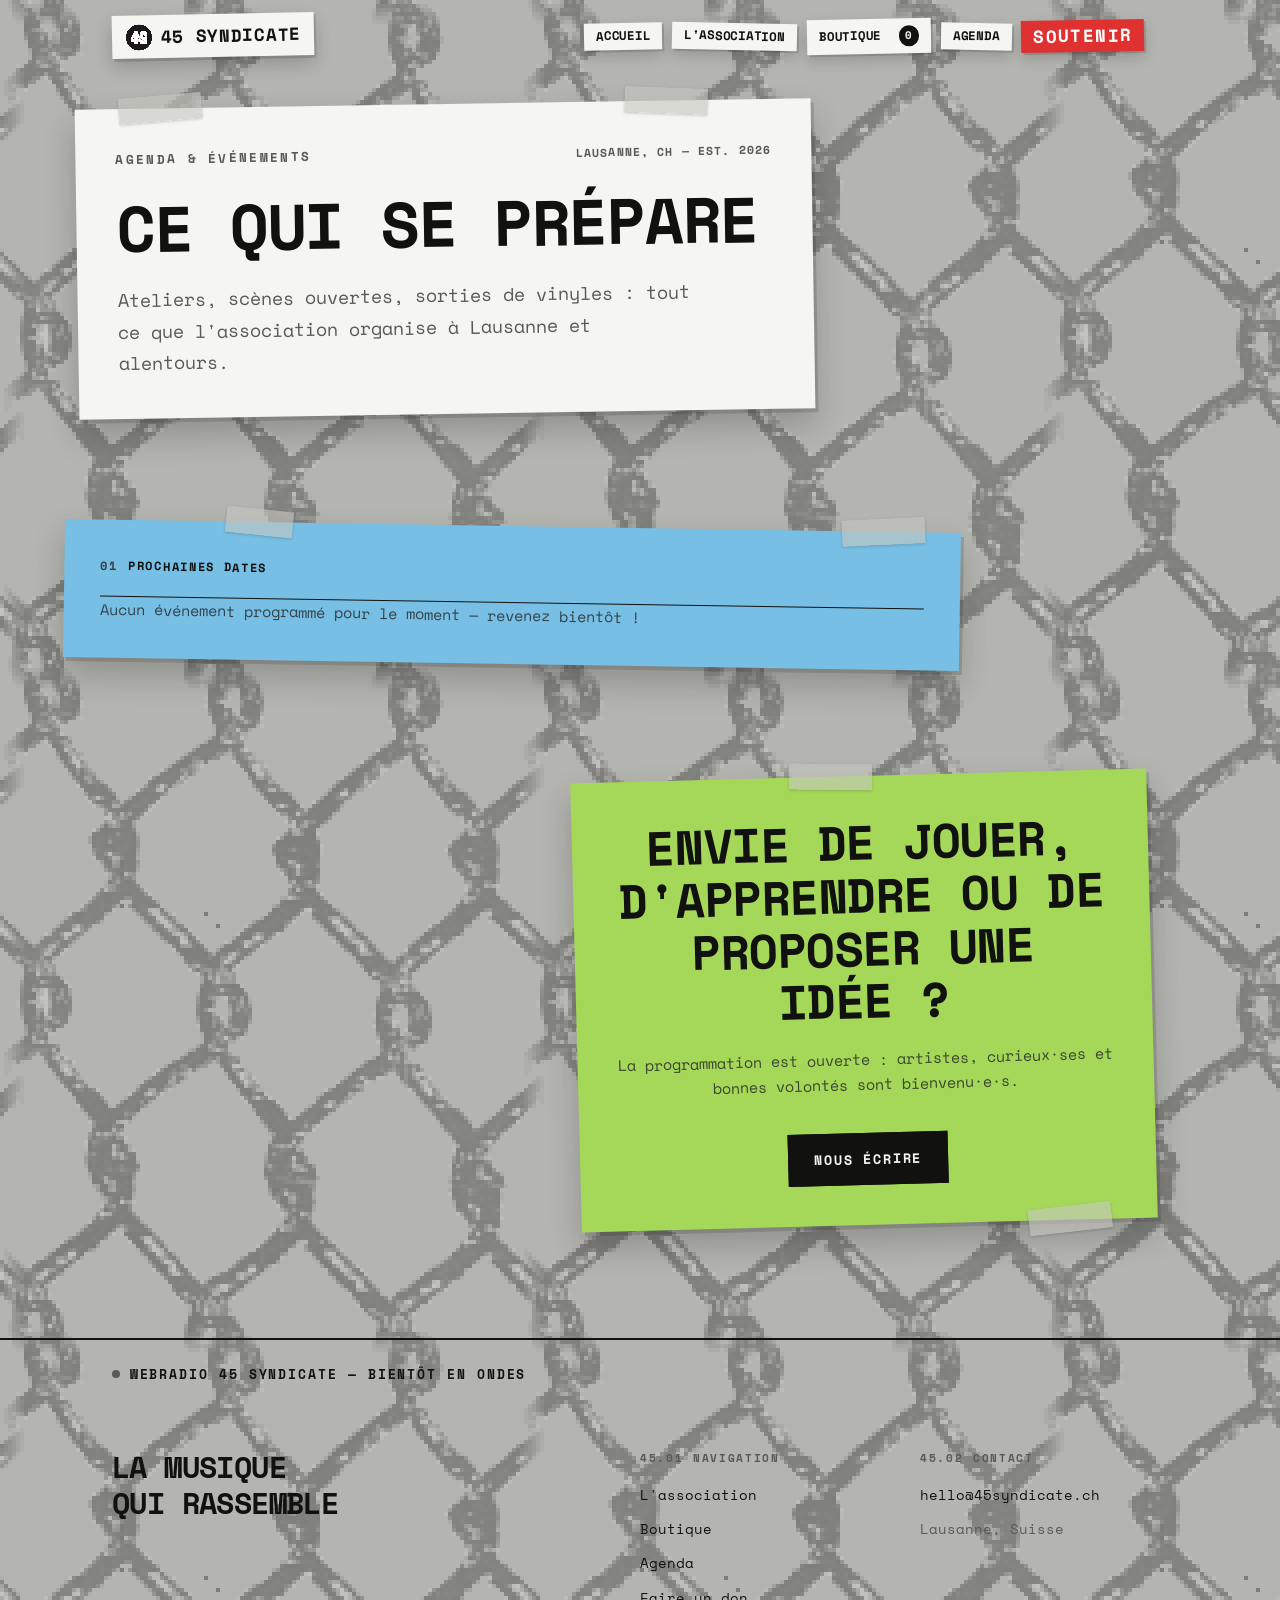
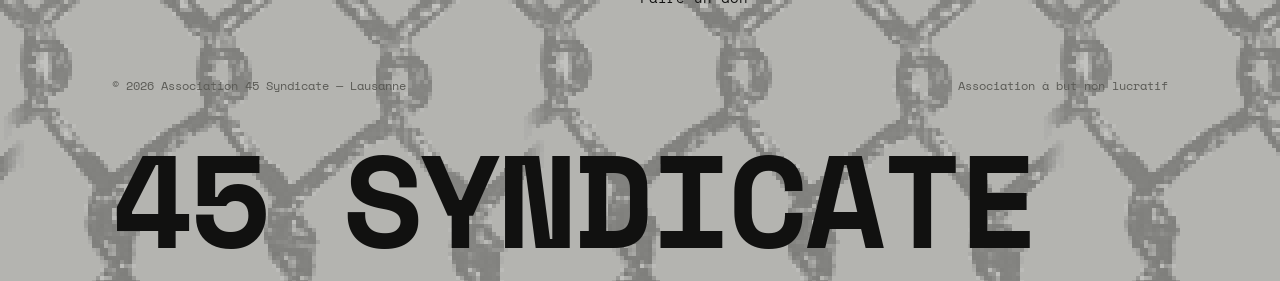
==== agenda.html @ 85df94db "Site 45 Syndicate — mur d'affiches sur grillage Association musicale à Lausanne : accueil en flyers " ====
<!DOCTYPE html>
<html lang="fr">
<head>
  <meta charset="UTF-8" />
  <meta name="viewport" content="width=device-width, initial-scale=1.0" />
  <title>Agenda &amp; événements — 45 Syndicate, Lausanne</title>
  <meta name="description" content="L'agenda de l'association 45 Syndicate à Lausanne : cours de production musicale, scènes ouvertes, concerts et événements. Dates, horaires et lieux." />
  <link rel="icon" type="image/png" href="./assets/favicon.png" />
  <link rel="preconnect" href="https://fonts.googleapis.com" />
  <link rel="preconnect" href="https://fonts.gstatic.com" crossorigin />
  <link href="https://fonts.googleapis.com/css2?family=Space+Mono:wght@400;700&display=swap" rel="stylesheet" />
  <link rel="stylesheet" href="./css/styles.css" />
</head>
<body data-page="agenda">

  <header class="site-header">
    <nav class="nav" aria-label="Navigation principale">
      <a class="nav__logo" href="./index.html"><img class="nav__logo-mark" src="./assets/logo-mark.png" alt="" width="30" height="30" />45 SYNDICATE</a>
      <button class="nav__toggle" type="button" aria-expanded="false" aria-controls="nav-menu">
        <span class="nav__toggle-line" aria-hidden="true"></span>
        <span class="nav__toggle-line" aria-hidden="true"></span>
        <span class="visually-hidden">Menu</span>
      </button>
      <ul id="nav-menu" class="nav__menu">
        <li><a href="./index.html"><span class="nav__num" aria-hidden="true">01</span>Accueil</a></li>
        <li><a href="./association.html"><span class="nav__num" aria-hidden="true">02</span>L'association</a></li>
        <li><a href="./shop.html"><span class="nav__num" aria-hidden="true">03</span>Boutique <span class="nav__cart-count" data-cart-count hidden>0</span></a></li>
        <li><a href="./agenda.html" aria-current="page"><span class="nav__num" aria-hidden="true">04</span>Agenda</a></li>
        <li class="nav__item-cta"><a class="nav__cta" href="./association.html#soutenir">Soutenir</a></li>
        <li class="nav__menu-meta">
          <a href="mailto:hello@45syndicate.ch">hello@45syndicate.ch</a>
          <span>Lausanne, Suisse</span>
          <span class="nav__menu-radio"><span class="nav__menu-radio-dot" aria-hidden="true"></span>Webradio — bientôt en ondes</span>
        </li>
      </ul>
    </nav>
  </header>

  <main>
    <section class="page-hero window reveal">
      <div class="page-hero__topline">
        <p class="hero__kicker">Agenda &amp; événements</p>
        <p class="page-hero__meta">Lausanne, CH — Est. 2026</p>
      </div>
      <h1 class="page-hero__title">Ce qui se <em>prépare</em></h1>
      <p class="page-hero__lead">
        Ateliers, scènes ouvertes, sorties de vinyles&nbsp;: tout ce que
        l'association organise à Lausanne et alentours.
      </p>
    </section>

    <section class="agenda window reveal" aria-labelledby="agenda-title">
      <p class="section-label"><span class="section-label__index" aria-hidden="true">01</span>Prochaines dates</p>
      <h2 id="agenda-title" class="visually-hidden">Les événements à venir</h2>
      <div class="events-list" data-events-list>
        <p class="empty-note">Chargement des événements…</p>
      </div>
    </section>

    <section class="page-cta window reveal" aria-labelledby="agenda-cta-title">
      <h2 id="agenda-cta-title" class="page-cta__title">Envie de jouer, d'apprendre ou de proposer une idée&nbsp;?</h2>
      <p class="page-cta__text">
        La programmation est ouverte&nbsp;: artistes, curieux·ses et bonnes
        volontés sont bienvenu·e·s.
      </p>
      <a class="btn btn--primary" href="mailto:hello@45syndicate.ch">Nous écrire</a>
    </section>
  </main>

  <footer class="site-footer">
    <div class="footer__radio" role="status">
      <span class="footer__radio-dot" aria-hidden="true"></span>
      Webradio 45 Syndicate — bientôt en ondes
    </div>
    <div class="footer__main">
      <p class="footer__tagline">La musique<br />qui rassemble</p>
      <nav class="footer__block" aria-label="Navigation secondaire">
        <p class="footer__block-title"><span class="footer__block-index" aria-hidden="true">45.01</span>Navigation</p>
        <ul class="footer__list">
          <li><a href="./association.html">L'association</a></li>
          <li><a href="./shop.html">Boutique</a></li>
          <li><a href="./agenda.html">Agenda</a></li>
          <li><a href="./association.html#soutenir">Faire un don</a></li>
        </ul>
      </nav>
      <div class="footer__block">
        <p class="footer__block-title"><span class="footer__block-index" aria-hidden="true">45.02</span>Contact</p>
        <ul class="footer__list">
          <li><a href="mailto:hello@45syndicate.ch">hello@45syndicate.ch</a></li>
          <li>Lausanne, Suisse</li>
        </ul>
      </div>
    </div>
    <div class="footer__legal">
      <p>© 2026 Association 45 Syndicate — Lausanne</p>
      <p>Association à but non lucratif</p>
    </div>
    <p class="footer__brandmark" aria-hidden="true"><span>45</span> SYNDICATE</p>
  </footer>

  <script type="module" src="./js/main.js"></script>
</body>
</html>
---- css/styles.css ----
/* Point d'entrée CSS — orchestre tous les styles du site 45 Syndicate */
@import url("reset.css");
@import url("base.css");
@import url("nav.css");
@import url("hero.css");
@import url("home.css");
@import url("tracklist.css");
@import url("blocks.css");
@import url("association.css");
@import url("mission.css");
@import url("shop.css");
@import url("agenda.css");
@import url("forms.css");
@import url("cta.css");
@import url("footer.css");
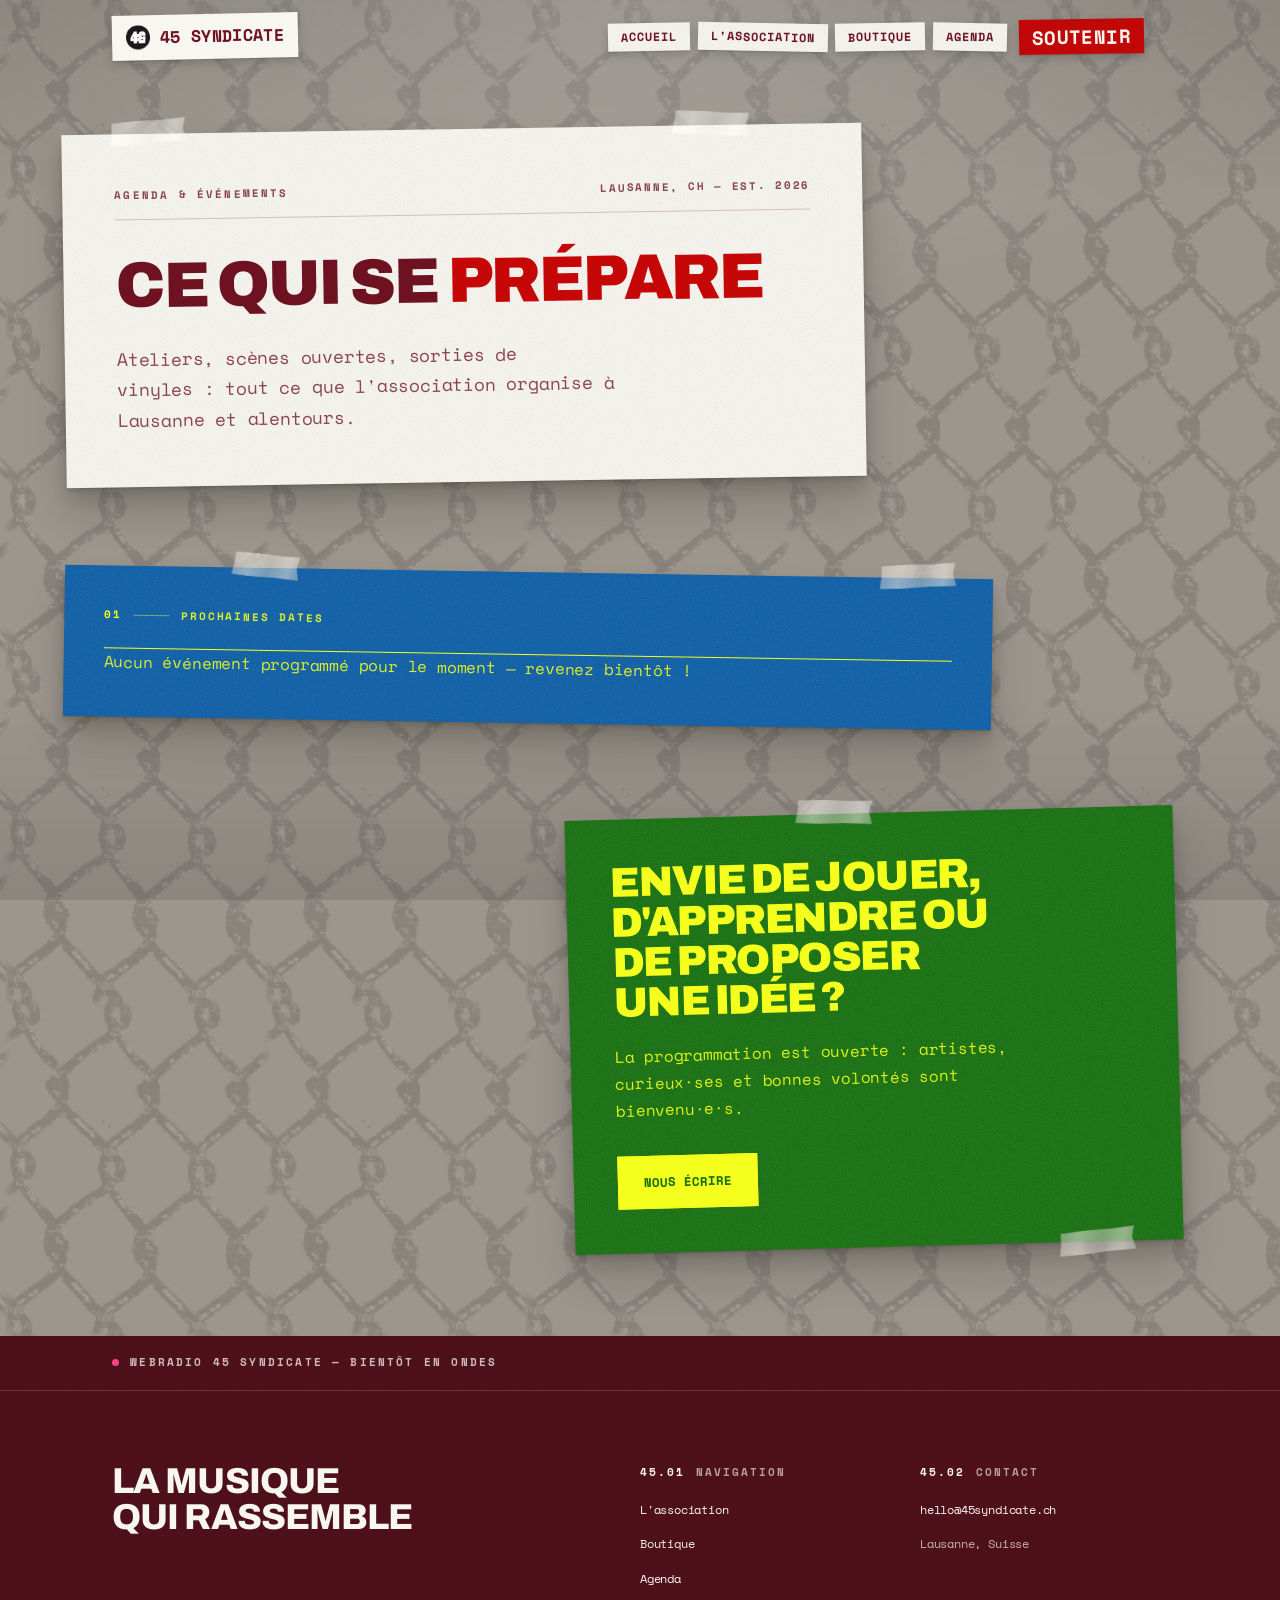
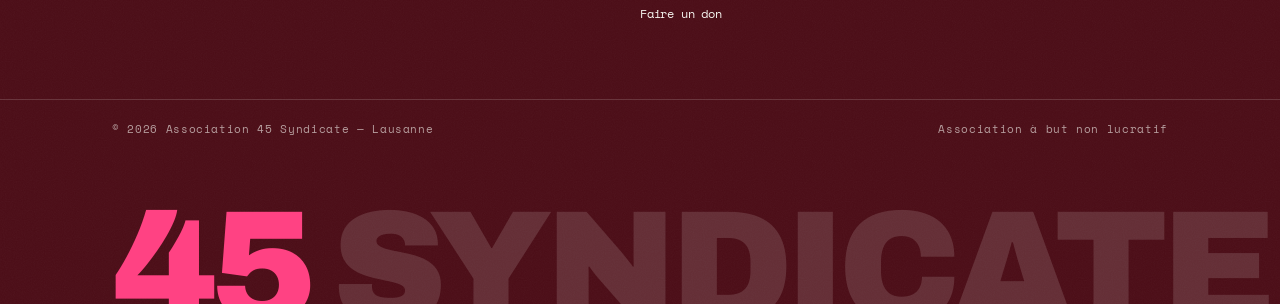
==== commit d4002334: "Direction artistique : sérigraphie deux couleurs Passe le site d'affiches pastel à encre noire à un " ====
--- a/agenda.html
+++ b/agenda.html
@@ -8,10 +8,11 @@
   <link rel="icon" type="image/png" href="./assets/favicon.png" />
   <link rel="preconnect" href="https://fonts.googleapis.com" />
   <link rel="preconnect" href="https://fonts.gstatic.com" crossorigin />
-  <link href="https://fonts.googleapis.com/css2?family=Space+Mono:wght@400;700&display=swap" rel="stylesheet" />
+  <link href="https://fonts.googleapis.com/css2?family=Archivo:wght@600;800;900&family=Space+Mono:wght@400;700&display=swap" rel="stylesheet" />
   <link rel="stylesheet" href="./css/styles.css" />
 </head>
 <body data-page="agenda">
+  <a class="skip-link" href="#contenu">Aller au contenu</a>
 
   <header class="site-header">
     <nav class="nav" aria-label="Navigation principale">
@@ -36,7 +37,7 @@
     </nav>
   </header>
 
-  <main>
+  <main id="contenu" tabindex="-1">
     <section class="page-hero window reveal">
       <div class="page-hero__topline">
         <p class="hero__kicker">Agenda &amp; événements</p>
--- a/css/styles.css
+++ b/css/styles.css
@@ -1,6 +1,7 @@
 /* Point d'entrée CSS — orchestre tous les styles du site 45 Syndicate */
 @import url("reset.css");
 @import url("base.css");
+@import url("papers.css");
 @import url("nav.css");
 @import url("hero.css");
 @import url("home.css");
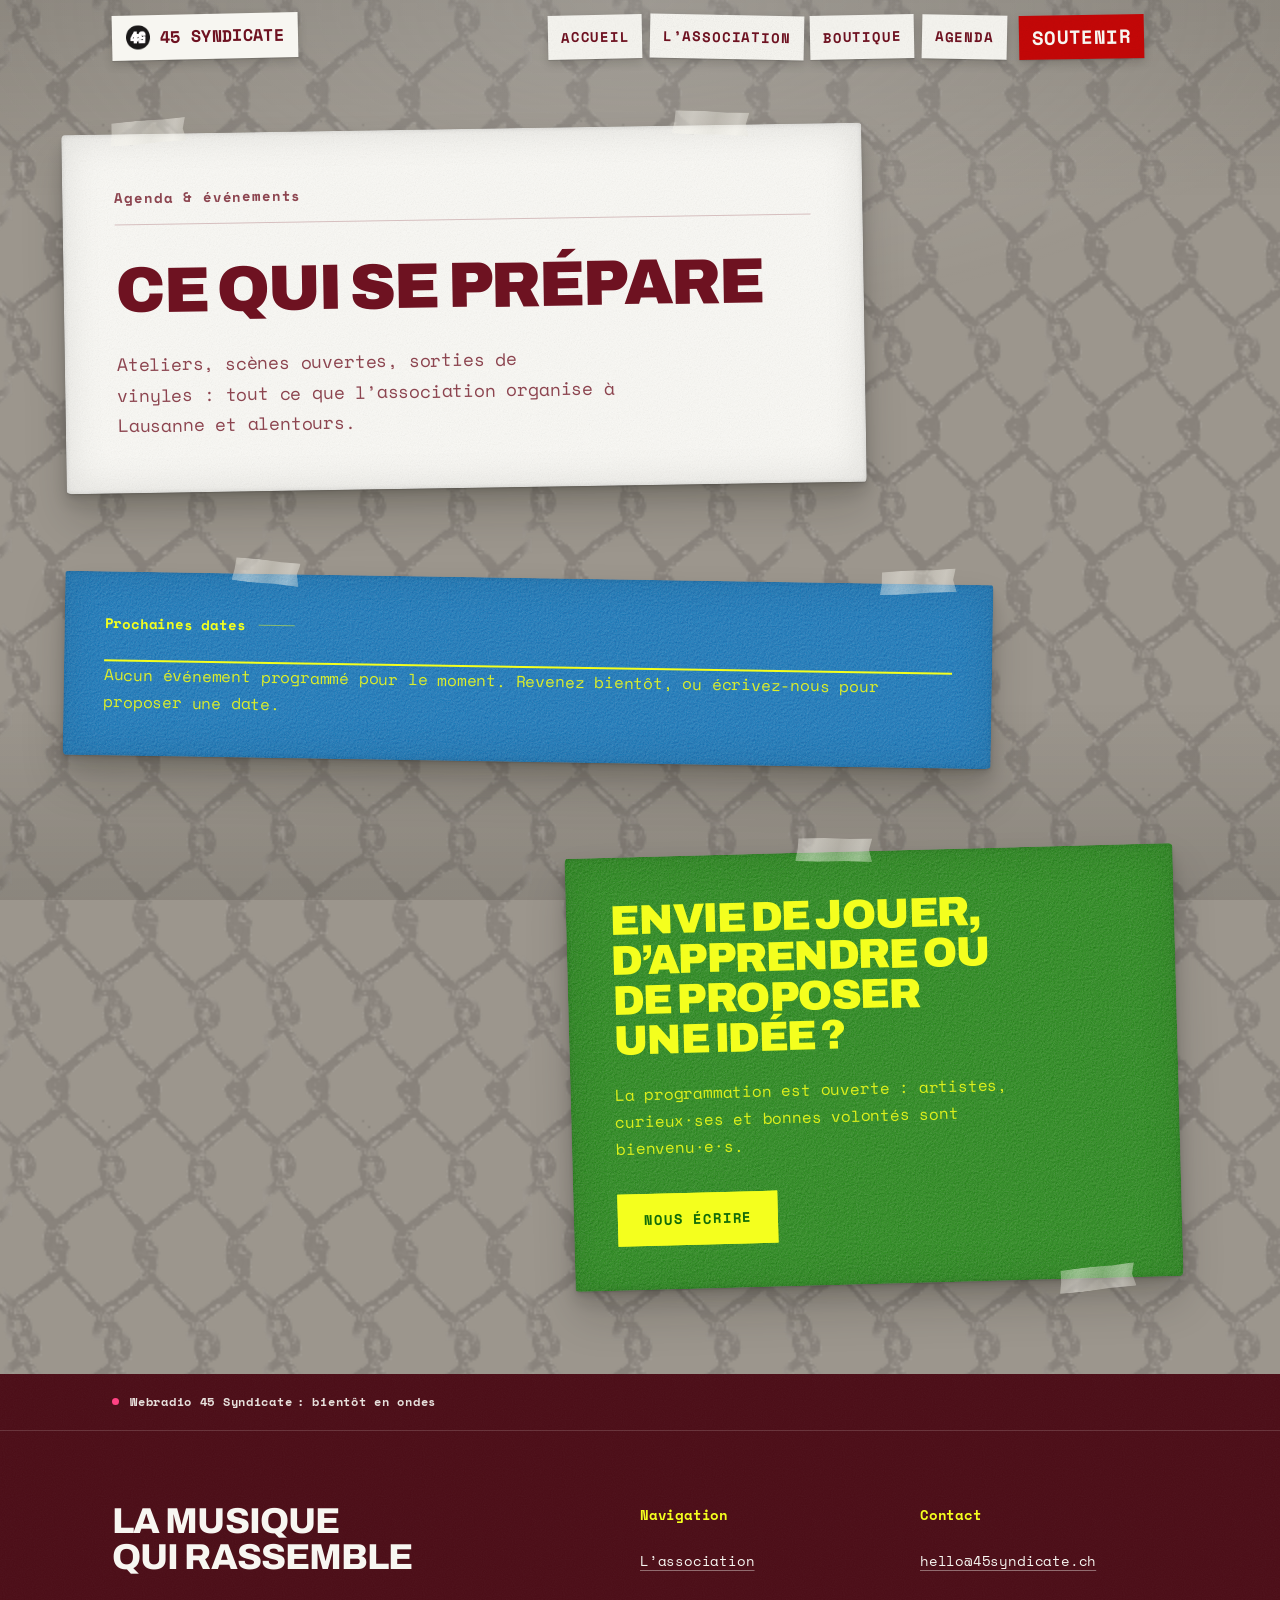
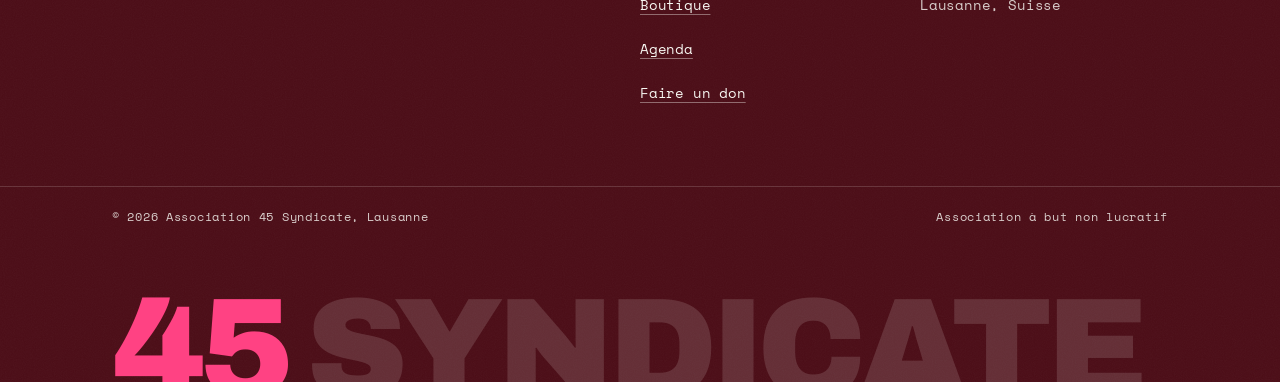
==== commit 1d84cf5a: "Refonte de l'interface, atelier DJ/MAO et vraies coordonnées Interface - Navigation mobile en flyers" ====
--- a/agenda.html
+++ b/agenda.html
@@ -1,15 +1,31 @@
 <!DOCTYPE html>
-<html lang="fr">
+<html lang="fr-CH">
 <head>
   <meta charset="UTF-8" />
   <meta name="viewport" content="width=device-width, initial-scale=1.0" />
-  <title>Agenda &amp; événements — 45 Syndicate, Lausanne</title>
-  <meta name="description" content="L'agenda de l'association 45 Syndicate à Lausanne : cours de production musicale, scènes ouvertes, concerts et événements. Dates, horaires et lieux." />
+  <title>Agenda &amp; événements | 45 Syndicate, Lausanne</title>
+  <meta name="description" content="L’agenda de l’association 45 Syndicate à Lausanne : cours de production musicale, scènes ouvertes, concerts et événements. Dates, horaires et lieux." />
   <link rel="icon" type="image/png" href="./assets/favicon.png" />
   <link rel="preconnect" href="https://fonts.googleapis.com" />
   <link rel="preconnect" href="https://fonts.gstatic.com" crossorigin />
   <link href="https://fonts.googleapis.com/css2?family=Archivo:wght@600;800;900&family=Space+Mono:wght@400;700&display=swap" rel="stylesheet" />
-  <link rel="stylesheet" href="./css/styles.css" />
+  <link rel="stylesheet" href="./css/jetons.css" />
+  <link rel="stylesheet" href="./css/reset.css" />
+  <link rel="stylesheet" href="./css/base.css" />
+  <link rel="stylesheet" href="./css/poster.css" />
+  <link rel="stylesheet" href="./css/paper-texture.css" />
+  <link rel="stylesheet" href="./css/buttons.css" />
+  <link rel="stylesheet" href="./css/papers.css" />
+  <link rel="stylesheet" href="./css/nav-papers.css" />
+  <link rel="stylesheet" href="./css/nav.css" />
+  <link rel="stylesheet" href="./css/nav-menu.css" />
+  <link rel="stylesheet" href="./css/nav-flyers.css" />
+  <link rel="stylesheet" href="./css/nav-desktop.css" />
+  <link rel="stylesheet" href="./css/hero.css" />
+  <link rel="stylesheet" href="./css/agenda.css" />
+  <link rel="stylesheet" href="./css/event-detail.css" />
+  <link rel="stylesheet" href="./css/cta.css" />
+  <link rel="stylesheet" href="./css/footer.css" />
 </head>
 <body data-page="agenda">
   <a class="skip-link" href="#contenu">Aller au contenu</a>
@@ -18,48 +34,48 @@
     <nav class="nav" aria-label="Navigation principale">
       <a class="nav__logo" href="./index.html"><img class="nav__logo-mark" src="./assets/logo-mark.png" alt="" width="30" height="30" />45 SYNDICATE</a>
       <button class="nav__toggle" type="button" aria-expanded="false" aria-controls="nav-menu">
-        <span class="nav__toggle-line" aria-hidden="true"></span>
-        <span class="nav__toggle-line" aria-hidden="true"></span>
-        <span class="visually-hidden">Menu</span>
+        <span class="nav__toggle-lines" aria-hidden="true">
+          <span class="nav__toggle-line"></span>
+          <span class="nav__toggle-line"></span>
+        </span>
+        <span class="nav__toggle-label">Menu</span>
       </button>
       <ul id="nav-menu" class="nav__menu">
-        <li><a href="./index.html"><span class="nav__num" aria-hidden="true">01</span>Accueil</a></li>
-        <li><a href="./association.html"><span class="nav__num" aria-hidden="true">02</span>L'association</a></li>
-        <li><a href="./shop.html"><span class="nav__num" aria-hidden="true">03</span>Boutique <span class="nav__cart-count" data-cart-count hidden>0</span></a></li>
-        <li><a href="./agenda.html" aria-current="page"><span class="nav__num" aria-hidden="true">04</span>Agenda</a></li>
+        <li><a href="./index.html">Accueil</a></li>
+        <li><a href="./association.html">L’association</a></li>
+        <li><a href="./shop.html">Boutique <span class="nav__cart-count" data-cart-count hidden>0</span></a></li>
+        <li><a href="./agenda.html" aria-current="page">Agenda</a></li>
         <li class="nav__item-cta"><a class="nav__cta" href="./association.html#soutenir">Soutenir</a></li>
         <li class="nav__menu-meta">
           <a href="mailto:hello@45syndicate.ch">hello@45syndicate.ch</a>
           <span>Lausanne, Suisse</span>
-          <span class="nav__menu-radio"><span class="nav__menu-radio-dot" aria-hidden="true"></span>Webradio — bientôt en ondes</span>
         </li>
       </ul>
     </nav>
   </header>
 
   <main id="contenu" tabindex="-1">
-    <section class="page-hero window reveal">
+    <section class="page-hero window">
       <div class="page-hero__topline">
         <p class="hero__kicker">Agenda &amp; événements</p>
-        <p class="page-hero__meta">Lausanne, CH — Est. 2026</p>
       </div>
-      <h1 class="page-hero__title">Ce qui se <em>prépare</em></h1>
+      <h1 class="page-hero__title">Ce qui se prépare</h1>
       <p class="page-hero__lead">
         Ateliers, scènes ouvertes, sorties de vinyles&nbsp;: tout ce que
-        l'association organise à Lausanne et alentours.
+        l’association organise à Lausanne et alentours.
       </p>
     </section>
 
-    <section class="agenda window reveal" aria-labelledby="agenda-title">
-      <p class="section-label"><span class="section-label__index" aria-hidden="true">01</span>Prochaines dates</p>
+    <section class="agenda window" aria-labelledby="agenda-title">
+      <p class="section-label">Prochaines dates</p>
       <h2 id="agenda-title" class="visually-hidden">Les événements à venir</h2>
       <div class="events-list" data-events-list>
         <p class="empty-note">Chargement des événements…</p>
       </div>
     </section>
 
-    <section class="page-cta window reveal" aria-labelledby="agenda-cta-title">
-      <h2 id="agenda-cta-title" class="page-cta__title">Envie de jouer, d'apprendre ou de proposer une idée&nbsp;?</h2>
+    <section class="page-cta window" aria-labelledby="agenda-cta-title">
+      <h2 id="agenda-cta-title" class="page-cta__title">Envie de jouer, d’apprendre ou de proposer une idée&nbsp;?</h2>
       <p class="page-cta__text">
         La programmation est ouverte&nbsp;: artistes, curieux·ses et bonnes
         volontés sont bienvenu·e·s.
@@ -69,23 +85,23 @@
   </main>
 
   <footer class="site-footer">
-    <div class="footer__radio" role="status">
+    <div class="footer__radio">
       <span class="footer__radio-dot" aria-hidden="true"></span>
-      Webradio 45 Syndicate — bientôt en ondes
+      Webradio 45 Syndicate&#8239;: bientôt en ondes
     </div>
     <div class="footer__main">
       <p class="footer__tagline">La musique<br />qui rassemble</p>
       <nav class="footer__block" aria-label="Navigation secondaire">
-        <p class="footer__block-title"><span class="footer__block-index" aria-hidden="true">45.01</span>Navigation</p>
+        <p class="footer__block-title">Navigation</p>
         <ul class="footer__list">
-          <li><a href="./association.html">L'association</a></li>
+          <li><a href="./association.html">L’association</a></li>
           <li><a href="./shop.html">Boutique</a></li>
           <li><a href="./agenda.html">Agenda</a></li>
           <li><a href="./association.html#soutenir">Faire un don</a></li>
         </ul>
       </nav>
       <div class="footer__block">
-        <p class="footer__block-title"><span class="footer__block-index" aria-hidden="true">45.02</span>Contact</p>
+        <p class="footer__block-title">Contact</p>
         <ul class="footer__list">
           <li><a href="mailto:hello@45syndicate.ch">hello@45syndicate.ch</a></li>
           <li>Lausanne, Suisse</li>
@@ -93,7 +109,7 @@
       </div>
     </div>
     <div class="footer__legal">
-      <p>© 2026 Association 45 Syndicate — Lausanne</p>
+      <p>© 2026 Association 45 Syndicate, Lausanne</p>
       <p>Association à but non lucratif</p>
     </div>
     <p class="footer__brandmark" aria-hidden="true"><span>45</span> SYNDICATE</p>
--- a/css/jetons.css
+++ b/css/jetons.css
@@ -0,0 +1,101 @@
+/* JETONS — toutes les valeurs de base du site (palette, rôles, échelle,
+   espacements, mouvement). Les thèmes de papier sont dans papers.css. */
+:root {
+  /* Palette de référence — douze couleurs de sérigraphie.
+     Les composants ne les posent jamais au hasard : elles servent aux
+     thèmes de papier (css/papers.css) et aux rôles ci-dessous. Un
+     composant lit un rôle (--color-ink, --color-accent…), pas une teinte. */
+  --c-green: #116b09; /* Green House   */
+  --c-flossy: #ff7fab; /* Flossy        */
+  --c-hotpink: #ff4283; /* Hot Pink      */
+  --c-deepred: #c60707; /* Deep Red      */
+  --c-berry: #1f6bed; /* Kind Berry    */
+  --c-mellow: #f4ff1e; /* Mellow        */
+  --c-magenta: #ff1ec7; /* Magenta       */
+  --c-mutedblue: #518dff; /* Muted Blue    */
+  --c-cherry: #6e1221; /* Velvet Cherry */
+  --c-taffy: #e76290; /* Taffy         */
+  --c-vinyl: #0759a2; /* Blue Vinyl    */
+  --c-riviera: #5196e8; /* Riviera       */
+
+  /* Rôles par défaut : encre bordeaux sur papier blanc.
+     Plus de noir pur nulle part — l'encre la plus sombre du site
+     est le Velvet Cherry. */
+  --color-ink: var(--c-cherry);
+  --color-paper: #f7f6f1;
+  --color-accent: var(--c-deepred);
+  --color-accent-bright: var(--c-hotpink);
+  --disc-color: var(--c-flossy);
+
+  /* Le mur de grillage : un gris chaud, qui tient avec le bordeaux */
+  --color-bg: #9c968d;
+  --color-bg-deep: #857f76;
+
+  /* Bordeaux poussé au noir : la base sur laquelle la page se pose */
+  --color-ink-deep: #4b0c16;
+
+  /* Texte secondaire et filets : de l'encre diluée dans le papier,
+     comme une couche d'impression plus légère. Le taux s'adapte
+     par thème (--ink-soft / --ink-line) pour rester lisible aussi
+     bien sur papier clair que sur fond saturé. */
+  --ink-soft: 78%;
+  --ink-line: 24%;
+
+  --font-mono: "Space Mono", "Courier New", monospace;
+  --font-display: "Archivo", "Helvetica Neue", Arial, sans-serif;
+
+  /* Échelle typographique ------------------------------------- */
+  --fs-display: clamp(2.6rem, 7vw, 5.25rem);
+  --fs-h1: clamp(2.1rem, 5.4vw, 4rem);
+  --fs-h2: clamp(1.65rem, 3.4vw, 2.6rem);
+  --fs-h3: clamp(1.15rem, 2.1vw, 1.45rem);
+  --fs-lead: clamp(1rem, 1.4vw, 1.15rem);
+  --fs-body: 1rem;
+  --fs-meta: 0.875rem;
+  --fs-micro: 0.75rem;
+
+  --space-section: clamp(3.5rem, 7vw, 5.75rem);
+  --space-gutter: clamp(1.25rem, 4vw, 3rem);
+  --max-width: 72rem;
+
+  /* Affiches : angles nets, papier mat, ombre en couches ------ */
+  --radius-card: 0;
+  --border-frame: 2px solid var(--color-ink);
+  --frame-inline: clamp(1.4rem, 3vw, 2rem);
+  --frame-width: min(calc(100% - 2 * var(--frame-inline)), var(--max-width));
+
+  /* Ombre d'affiche : un contact serré + une diffusion large.
+     C'est ce qui fait décoller le papier du grillage. */
+  --shadow-poster: 0 1px 1px rgba(20, 20, 15, 0.1),
+    0 3px 5px rgba(20, 20, 15, 0.1), 0 10px 18px rgba(20, 20, 15, 0.14),
+    0 26px 44px rgba(20, 20, 15, 0.16);
+  --shadow-chip: 0 1px 1px rgba(20, 20, 15, 0.12),
+    0 4px 10px rgba(20, 20, 15, 0.18);
+
+  /* Grain de papier : une trame de bruit posée en multiply sur
+     chaque affiche, pour qu'elle ne soit pas un aplat numérique */
+  --paper-grain: url("data:image/svg+xml,%3Csvg xmlns='http://www.w3.org/2000/svg' width='140' height='140'%3E%3Cfilter id='g'%3E%3CfeTurbulence type='fractalNoise' baseFrequency='0.9' numOctaves='3' stitchTiles='stitch'/%3E%3CfeColorMatrix type='saturate' values='0'/%3E%3C/filter%3E%3Crect width='140' height='140' filter='url(%23g)' opacity='0.16'/%3E%3C/svg%3E");
+
+  /* Mouvement : une seule courbe de décélération, des durées courtes.
+     Rien ne dépasse 300 ms ; sous prefers-reduced-motion tout est coupé
+     (voir reset.css). */
+  --ease-out: cubic-bezier(0.23, 1, 0.32, 1);
+  --ease-settle: cubic-bezier(0.23, 1, 0.32, 1);
+  --transition: 160ms var(--ease-out);
+  --transition-slow: 250ms var(--ease-out);
+
+  /* Disques vinyle et platine : noirs chauds et sillons */
+  --disc-black: #17170f;
+  --disc-groove: #232319;
+  --deck-black: #191917;
+  --deck-groove: #26261f;
+  --deck-groove-light: #2a2a25;
+
+  /* Rôles utilitaires : plus aucune couleur en dur dans les composants */
+  --color-on-accent: #fff;
+  --color-field: #fff;
+  --color-placeholder: #6b6a63;
+  --color-error: var(--c-deepred);
+  --tracking-label: 0.06em;
+  --target-min: 2.75rem;
+}
--- a/css/base.css
+++ b/css/base.css
@@ -0,0 +1,178 @@
+/* Fondations — le mur de grillage et les affiches qu'on y colle.
+   Deux voix typographiques : Archivo (grasse, serrée) pour les titres
+   qui doivent crier, Space Mono pour tout ce qui est technique —
+   étiquettes, chiffres, texte courant. */
+
+html {
+  scroll-behavior: smooth;
+  /* Le contenu ancré ne se colle pas sous les étiquettes de nav */
+  scroll-padding-top: 6rem;
+}
+
+/* Le mur : la tuile de grillage (js/fence.js) répétée sur toute la
+   page. Elle est portée par <html> pour laisser <body> accueillir le
+   voile d'ambiance juste au-dessus. */
+html {
+  background-color: var(--color-bg);
+  background-image: var(--fence-tile, none);
+  background-size: var(--fence-size, auto);
+  background-repeat: repeat;
+}
+
+body {
+  position: relative;
+  font-family: var(--font-mono);
+  font-weight: 400;
+  font-size: var(--fs-body);
+  line-height: 1.7;
+  letter-spacing: -0.012em;
+  color: var(--color-ink);
+}
+
+/* Voile d'ambiance calé sur l'écran : lumière au centre, bords
+   assombris — le mur recule, les affiches avancent. Un calque fixe
+   plutôt qu'un background-attachment: fixed, qui rame sur iOS. */
+body::before {
+  content: "";
+  position: fixed;
+  inset: 0;
+  z-index: -1;
+  pointer-events: none;
+  background: radial-gradient(
+      120% 80% at 50% 0%,
+      rgba(255, 255, 255, 0.16) 0%,
+      rgba(255, 255, 255, 0) 45%
+    ),
+    linear-gradient(
+      180deg,
+      rgba(20, 20, 15, 0.12) 0%,
+      rgba(20, 20, 15, 0) 22%,
+      rgba(20, 20, 15, 0) 78%,
+      rgba(20, 20, 15, 0.12) 100%
+    );
+}
+
+main {
+  display: block;
+  /* Les affiches penchées et le ruban qui dépasse ne doivent pas
+     créer de défilement horizontal */
+  overflow-x: clip;
+}
+
+/* Titres : Archivo très grasse, serrée. Le mono reste pour tout le
+   reste — c'est le contraste entre les deux qui fait la hiérarchie. */
+h1,
+h2,
+h3 {
+  font-family: var(--font-display);
+  font-weight: 800;
+  letter-spacing: -0.025em;
+  line-height: 1.02;
+  text-transform: uppercase;
+  text-wrap: balance;
+}
+
+/* Texte secondaire et filets : de l'encre diluée dans le papier de
+   la surface courante. Déclaré sur chaque surface porteuse d'encre
+   (et non sur :root) pour que le calcul suive le thème local. */
+body,
+.window,
+.place,
+.donate__grid .donate__block,
+.order-confirm,
+.nav__menu a {
+  --color-gray: color-mix(
+    in srgb,
+    var(--color-ink) var(--ink-soft),
+    var(--color-paper)
+  );
+  --color-line: color-mix(
+    in srgb,
+    var(--color-ink) var(--ink-line),
+    var(--color-paper)
+  );
+}
+
+/* Anneau de focus à deux couches : reste visible sur le papier clair
+   comme sur les affiches noire et rouge */
+:focus-visible {
+  outline: 3px solid var(--color-ink);
+  outline-offset: 3px;
+  box-shadow: 0 0 0 6px var(--color-paper);
+}
+
+/* Helpers ------------------------------------------------ */
+.visually-hidden {
+  position: absolute;
+  width: 1px;
+  height: 1px;
+  padding: 0;
+  margin: -1px;
+  overflow: hidden;
+  clip: rect(0, 0, 0, 0);
+  white-space: nowrap;
+  border: 0;
+}
+
+/* Lien d'évitement : première tabulation de la page */
+.skip-link {
+  position: absolute;
+  top: 0;
+  left: 0;
+  z-index: 100;
+  padding: 0.9rem 1.25rem;
+  font-size: var(--fs-meta);
+  font-weight: 700;
+  text-transform: uppercase;
+  letter-spacing: var(--tracking-label);
+  text-decoration: none;
+  color: var(--color-paper);
+  background: var(--color-ink);
+  transform: translateY(-120%);
+  transition: transform var(--transition);
+}
+
+.skip-link:focus-visible {
+  transform: translateY(0);
+}
+
+/* Étiquette de section : le nom de la rubrique, en mono gras, suivi
+   d'un filet — la légende d'une planche, pas un sur-titre. */
+.section-label {
+  display: flex;
+  align-items: center;
+  gap: 0.8rem;
+  font-size: var(--fs-meta);
+  font-weight: 700;
+  color: var(--color-ink);
+  margin-bottom: 1.5rem;
+}
+
+.section-label::after {
+  content: "";
+  width: clamp(1.25rem, 3vw, 2.25rem);
+  border-top: 1px solid currentColor;
+  opacity: 0.45;
+}
+
+.section-title {
+  font-family: var(--font-display);
+  font-size: var(--fs-h2);
+  font-weight: 800;
+  text-transform: uppercase;
+  letter-spacing: -0.025em;
+  line-height: 1.02;
+}
+
+.section-head {
+  display: flex;
+  flex-wrap: wrap;
+  align-items: baseline;
+  justify-content: space-between;
+  gap: 0.75rem 2rem;
+  margin-bottom: 2rem;
+}
+
+.empty-note {
+  color: var(--color-gray);
+}
--- a/css/poster.css
+++ b/css/poster.css
@@ -0,0 +1,158 @@
+/* Affiches : le papier collé sur le mur — ombre, inclinaison, scotch. */
+
+/* Affiches collées sur le grillage : papier sans cadre, ombre portée,
+   inclinaison propre à chaque affiche (--tilt), largeur propre
+   (--poster-w) et scotch sur les coins ---------------------------- */
+.window {
+  --tilt: -0.8deg;
+  --poster-w: var(--frame-width);
+
+  position: relative;
+  width: var(--poster-w);
+  margin: var(--space-section) auto 0;
+  /* Tout est ré-évalué ici : chaque affiche porte sa propre encre,
+     et son texte secondaire est cette encre diluée dans SON papier */
+  color: var(--color-ink);
+  background-color: var(--poster-bg, var(--color-paper));
+  background-image: var(--paper-grain);
+  background-blend-mode: var(--paper-grain-blend, multiply);
+  box-shadow: var(--shadow-poster);
+  transform: rotate(var(--tilt));
+}
+
+/* Morceaux de scotch : bords déchirés à la main, translucides, avec
+   un reflet mat. Six poses différentes qui se répètent, pour que
+   chaque affiche paraisse collée séparément --------------------- */
+.window::before,
+.window::after {
+  content: "";
+  position: absolute;
+  top: -0.85rem;
+  width: clamp(3rem, 7vw, 4.8rem);
+  height: clamp(1.15rem, 2.6vw, 1.5rem);
+  background: linear-gradient(
+    104deg,
+    rgba(248, 246, 238, 0.34) 0%,
+    rgba(248, 246, 238, 0.5) 26%,
+    rgba(228, 226, 216, 0.42) 55%,
+    rgba(248, 246, 238, 0.5) 82%,
+    rgba(228, 226, 216, 0.36) 100%
+  );
+  box-shadow: 0 1px 2px rgba(20, 20, 15, 0.16),
+    0 4px 8px rgba(20, 20, 15, 0.12);
+  /* Bords déchirés : les extrémités ne sont jamais droites */
+  clip-path: polygon(
+    4% 3%,
+    38% 0%,
+    71% 4%,
+    100% 1%,
+    96% 48%,
+    100% 99%,
+    64% 96%,
+    30% 100%,
+    0% 97%,
+    3% 51%
+  );
+  pointer-events: none;
+}
+
+/* Pose 1 (par défaut) : deux scotchs en haut, classiques */
+.window::before {
+  left: 6%;
+  transform: rotate(-4deg);
+}
+
+.window::after {
+  right: 14%;
+  transform: rotate(3deg);
+}
+
+/* Pose 2 : décalés vers le centre, penchés à l'inverse */
+.window:nth-child(6n + 2)::before {
+  left: 18%;
+  width: clamp(2.6rem, 6.5vw, 4.2rem);
+  transform: rotate(5deg);
+}
+
+.window:nth-child(6n + 2)::after {
+  right: 4%;
+  transform: rotate(-3.5deg);
+}
+
+/* Pose 3 : un scotch presque au centre, l'autre en bas à droite */
+.window:nth-child(6n + 3)::before {
+  left: 38%;
+  transform: rotate(2deg);
+}
+
+.window:nth-child(6n + 3)::after {
+  top: auto;
+  bottom: -0.75rem;
+  right: 8%;
+  transform: rotate(-5deg);
+}
+
+/* Pose 4 : petit scotch au ras du coin, grand scotch décalé */
+.window:nth-child(6n + 4)::before {
+  left: 3%;
+  width: clamp(2.4rem, 6vw, 3.4rem);
+  transform: rotate(6deg);
+}
+
+.window:nth-child(6n + 4)::after {
+  right: 24%;
+  width: clamp(3.2rem, 8vw, 4.8rem);
+  transform: rotate(-2deg);
+}
+
+/* Pose 5 : un scotch en bas à gauche, l'autre en haut à droite */
+.window:nth-child(6n + 5)::before {
+  top: auto;
+  bottom: -0.75rem;
+  left: 10%;
+  transform: rotate(4deg);
+}
+
+.window:nth-child(6n + 5)::after {
+  right: 12%;
+  transform: rotate(-4deg);
+}
+
+/* Pose 6 : les deux vers l'intérieur, angles marqués */
+.window:nth-child(6n + 6)::before {
+  left: 26%;
+  transform: rotate(-6deg);
+}
+
+.window:nth-child(6n + 6)::after {
+  right: 30%;
+  width: clamp(2.5rem, 6.5vw, 3.6rem);
+  transform: rotate(5deg);
+}
+
+/* Mobile : affiches plus petites — plus étroites, scotchs réduits,
+   pour laisser respirer le grillage autour */
+@media (max-width: 899px) {
+  .window {
+    width: min(var(--poster-w), calc(100% - 3rem));
+  }
+}
+
+/* En-tête de la fiche produit (seul usage restant) */
+.window-bar {
+  display: flex;
+  align-items: center;
+  justify-content: space-between;
+  gap: 1rem;
+  padding: 0.6rem 1.25rem;
+  border-bottom: 1px solid var(--color-line);
+  font-size: var(--fs-micro);
+  font-weight: 700;
+  letter-spacing: var(--tracking-label);
+  color: var(--color-gray);
+}
+
+::selection {
+  background: var(--color-accent);
+  color: var(--color-on-accent);
+}
--- a/css/paper-texture.css
+++ b/css/paper-texture.css
@@ -0,0 +1,53 @@
+/* Texture de papier : chaque affiche est une feuille, pas un aplat.
+   Un fin relief de fibres (bruit éclairé de biais) se fond dans la couleur du
+   papier en soft-light : il éclaircit et assombrit sans changer la teinte,
+   donc il marche aussi bien sur le blanc que sur le bleu ou le rouge.
+   Le décalage du motif change d'une affiche à l'autre. */
+
+:root {
+  --paper-fibers: url("data:image/svg+xml,%3Csvg xmlns='http://www.w3.org/2000/svg' width='760' height='760'%3E%3Cfilter id='c' x='0' y='0' width='100%25' height='100%25'%3E%3CfeTurbulence type='fractalNoise' baseFrequency='0.55 0.45' numOctaves='2' seed='11' stitchTiles='stitch'/%3E%3CfeDiffuseLighting surfaceScale='0.5' diffuseConstant='1.05'%3E%3CfeDistantLight azimuth='235' elevation='52'/%3E%3C/feDiffuseLighting%3E%3CfeComponentTransfer%3E%3CfeFuncR type='linear' slope='1.1' intercept='-0.4'/%3E%3CfeFuncG type='linear' slope='1.1' intercept='-0.4'/%3E%3CfeFuncB type='linear' slope='1.1' intercept='-0.4'/%3E%3C/feComponentTransfer%3E%3C/filter%3E%3Crect width='760' height='760' filter='url(%23c)'/%3E%3C/svg%3E");
+}
+
+.window {
+  --texture-x: 0px;
+  --texture-y: 0px;
+
+  background-image: var(--paper-fibers), var(--paper-grain);
+  background-size: 760px 760px, 140px 140px;
+  background-position: var(--texture-x) var(--texture-y), 0 0;
+  background-blend-mode: soft-light, var(--paper-grain-blend, multiply);
+  /* Coins et bords jamais parfaitement droits */
+  border-radius: 3px 6px 2px 5px / 5px 2px 6px 3px;
+  /* Bords qui se soulèvent : la feuille est plus sombre à ses extrémités */
+  box-shadow: inset 0 0 2.5rem rgba(20, 20, 15, 0.1),
+    inset 0 0 0.35rem rgba(20, 20, 15, 0.12), var(--shadow-poster);
+}
+
+.window:nth-child(6n + 2) {
+  --texture-x: -230px;
+  --texture-y: -90px;
+  border-radius: 5px 2px 6px 3px / 2px 5px 3px 6px;
+}
+
+.window:nth-child(6n + 3) {
+  --texture-x: -400px;
+  --texture-y: -310px;
+  border-radius: 2px 5px 4px 6px / 6px 3px 5px 2px;
+}
+
+.window:nth-child(6n + 4) {
+  --texture-x: -120px;
+  --texture-y: -480px;
+  border-radius: 6px 3px 5px 2px / 3px 6px 2px 5px;
+}
+
+.window:nth-child(6n + 5) {
+  --texture-x: -540px;
+  --texture-y: -200px;
+}
+
+.window:nth-child(6n + 6) {
+  --texture-x: -60px;
+  --texture-y: -600px;
+  border-radius: 4px 6px 3px 2px / 2px 4px 6px 5px;
+}
--- a/css/buttons.css
+++ b/css/buttons.css
@@ -0,0 +1,102 @@
+/* Boutons : un aplat d'encre, des angles nets. Au survol la couleur
+   s'inverse ; à la pression le bouton s'enfonce de 3 %. ------------ */
+.btn {
+  display: inline-flex;
+  align-items: center;
+  justify-content: center;
+  gap: 0.55rem;
+  min-height: var(--target-min);
+  white-space: nowrap;
+  padding: 0.75rem 1.5rem;
+  font-family: var(--font-mono);
+  font-weight: 700;
+  font-size: var(--fs-meta);
+  text-transform: uppercase;
+  letter-spacing: var(--tracking-label);
+  text-decoration: none;
+  border-radius: 0;
+  border: 2px solid var(--color-ink);
+  transition: background-color var(--transition), color var(--transition),
+    border-color var(--transition), scale 100ms var(--ease-out);
+}
+
+.btn:active {
+  scale: 0.97;
+}
+
+.btn:disabled {
+  opacity: 0.55;
+  cursor: progress;
+}
+
+.btn--primary {
+  background: var(--color-ink);
+  color: var(--color-paper);
+}
+
+.btn--accent {
+  background: var(--color-accent);
+  border-color: var(--color-accent);
+  color: var(--color-paper);
+}
+
+@media (hover: hover) and (pointer: fine) {
+  /* Le bouton plein s'évide : l'encre repasse en texte sur le papier,
+     la paire reste lisible sur tous les fonds */
+  .btn--primary:hover {
+    background: var(--color-paper);
+    color: var(--color-ink);
+  }
+
+  .btn--accent:hover {
+    background: var(--color-ink);
+    border-color: var(--color-ink);
+    color: var(--color-paper);
+  }
+}
+
+/* Liens fléchés : la flèche avance, le filet se déroule ------- */
+.link-arrow {
+  position: relative;
+  display: inline-flex;
+  align-items: center;
+  gap: 0.5rem;
+  min-height: var(--target-min);
+  font-weight: 700;
+  font-size: var(--fs-meta);
+  text-transform: uppercase;
+  letter-spacing: var(--tracking-label);
+  text-decoration: none;
+}
+
+.link-arrow::before {
+  content: "→";
+  transition: transform var(--transition);
+}
+
+.link-arrow::after {
+  content: "";
+  position: absolute;
+  left: 0;
+  right: 0;
+  bottom: 0.5rem;
+  height: 2px;
+  background: currentColor;
+  transform: scaleX(0);
+  transform-origin: left;
+  transition: transform var(--transition-slow);
+}
+
+.link-arrow:focus-visible::after {
+  transform: scaleX(1);
+}
+
+@media (hover: hover) and (pointer: fine) {
+  .link-arrow:hover::before {
+    transform: translateX(4px);
+  }
+
+  .link-arrow:hover::after {
+    transform: scaleX(1);
+  }
+}
--- a/css/papers.css
+++ b/css/papers.css
@@ -0,0 +1,167 @@
+/* ============================================================
+   LES PAPIERS — toute la couleur du site est décidée ici.
+   Les autres fichiers CSS ne s'occupent que de mise en page.
+
+   Principe (repris de la référence de palette) : une affiche n'est
+   jamais « du texte noir sur un aplat ». C'est une paire fond +
+   encre de la même famille, comme une sérigraphie deux couleurs.
+
+   Chaque thème redéfinit quatre variables que tout le site utilise
+   déjà — --color-ink, --color-paper, --color-accent, --poster-bg —
+   donc les boutons, filets, étiquettes et badges s'adaptent tout
+   seuls, sans une seule règle en plus.
+
+   Contrastes vérifiés (WCAG, texte courant) :
+     papier blanc   bordeaux sur blanc ......... 11,0:1
+     jaune          bleu vinyle sur jaune ....... 6,5:1
+     bleu vinyle    jaune sur bleu .............. 6,5:1
+     vert           jaune sur vert .............. 6,0:1
+     bordeaux       jaune sur bordeaux ......... 10,9:1
+     bordeaux rose  rose sur bordeaux ........... 5,1:1
+     rouge          jaune sur rouge ............. 5,6:1
+   ============================================================ */
+
+/* --- Papier blanc ------------------------------------------
+   C'est le thème par défaut, défini dans base.css. On le
+   redéclare ici pour les îlots blancs posés SUR une affiche
+   colorée (fiches lieux, blocs de paiement, confirmation de
+   commande) : ils repartent de l'encre bordeaux. */
+.place,
+.donate__grid .donate__block,
+.order-confirm {
+  --poster-bg: var(--color-paper);
+  --color-ink: var(--c-cherry);
+  --color-paper: #f7f6f1;
+  --color-accent: var(--c-deepred);
+  --disc-color: var(--c-flossy);
+  --ink-soft: 78%;
+  --ink-line: 24%;
+
+  color: var(--color-ink);
+}
+
+/* --- Jaune : encre bleu vinyle ------------------------------ */
+.about-mission,
+.founders__grid .founder-card:nth-child(2),
+.shop-grid .product-card:nth-child(6n + 2) {
+  --poster-bg: var(--c-mellow);
+  --color-paper: var(--c-mellow);
+  --color-ink: var(--c-vinyl);
+  --color-accent: var(--c-deepred);
+  --disc-color: var(--c-flossy);
+  --ink-soft: 86%;
+  --ink-line: 28%;
+}
+
+/* --- Bleu vinyle : encre jaune ------------------------------ */
+.flyers > .index-row:nth-child(2),
+.home-agenda,
+.agenda,
+.founders,
+.mission-points .mission-point:nth-child(2),
+.shop-grid .product-card:nth-child(6n + 4) {
+  --poster-bg: var(--c-vinyl);
+  --color-paper: var(--c-vinyl);
+  --color-ink: var(--c-mellow);
+  --color-accent: var(--c-flossy);
+  --disc-color: var(--c-mellow);
+}
+
+/* --- Vert : encre jaune ------------------------------------- */
+.flyers > .index-row:nth-child(3),
+.places,
+.mission-points .mission-point:nth-child(3),
+.page-cta,
+.shop-grid .product-card:nth-child(6n + 6) {
+  --poster-bg: var(--c-green);
+  --color-paper: var(--c-green);
+  --color-ink: var(--c-mellow);
+  --color-accent: var(--c-flossy);
+  --disc-color: var(--c-mellow);
+}
+
+/* --- Bordeaux : encre jaune --------------------------------- */
+.flyers > .index-row:nth-child(1),
+.statement,
+.shop-grid .product-card:nth-child(6n + 3) {
+  --poster-bg: var(--c-cherry);
+  --color-paper: var(--c-cherry);
+  --color-ink: var(--c-mellow);
+  --color-accent: var(--c-flossy);
+  --disc-color: var(--c-flossy);
+}
+
+/* --- Bordeaux : encre rose ---------------------------------
+   Réservé aux deux affiches de don : c'est la seule paire chaude
+   du site, elle signale l'endroit où l'on donne. */
+.home-support,
+.donate {
+  --poster-bg: var(--c-cherry);
+  --color-paper: var(--c-cherry);
+  --color-ink: var(--c-flossy);
+  --color-accent: var(--c-mellow);
+}
+
+/* --- Rouge : encre jaune ------------------------------------ */
+.index-row--accent {
+  --poster-bg: var(--c-deepred);
+  --color-paper: var(--c-deepred);
+  --color-ink: var(--c-mellow);
+  --color-accent: var(--c-flossy);
+  --disc-color: var(--c-mellow);
+}
+
+/* --- Papier gris : la rubrique encore à venir ---------------- */
+.index-row--ghost {
+  --poster-bg: #d8d2ca;
+  --color-paper: #d8d2ca;
+  --color-ink: var(--c-cherry);
+  --color-accent: var(--c-cherry);
+  --disc-color: var(--c-taffy);
+  --ink-soft: 74%;
+  --ink-line: 30%;
+}
+
+/* --- Réglages communs à tous les fonds saturés --------------
+   Sur un fond sombre, le grain de papier doit éclaircir (screen)
+   et non assombrir (multiply), sinon il disparaît. Les filets
+   sont aussi un peu plus présents pour rester visibles. */
+.flyers > .index-row:nth-child(1),
+.flyers > .index-row:nth-child(2),
+.flyers > .index-row:nth-child(3),
+.index-row--accent,
+.statement,
+.home-agenda,
+.home-support,
+.agenda,
+.founders,
+.places,
+.donate,
+.page-cta,
+.mission-points .mission-point:nth-child(2),
+.mission-points .mission-point:nth-child(3),
+.shop-grid .product-card:nth-child(6n + 3),
+.shop-grid .product-card:nth-child(6n + 4),
+.shop-grid .product-card:nth-child(6n + 6) {
+  --paper-grain-blend: screen;
+  --ink-soft: 90%;
+  --ink-line: 34%;
+}
+
+/* Sur un fond saturé, l'encre ne peut pas être beaucoup diluée sans
+   devenir illisible : la hiérarchie se joue alors sur la taille et
+   l'interlettrage, pas sur la couleur. Les deux affiches de don, dont
+   l'encre rose a le moins de marge, gardent l'encre pleine. */
+.home-support,
+.donate {
+  --ink-soft: 100%;
+}
+
+/* Le disque des flyers : sillons sombres même sur fond sombre,
+   pour qu'il reste lisible comme un objet posé sur l'affiche */
+.index-row--accent .index-row__disc,
+.flyers > .index-row:nth-child(1) .index-row__disc,
+.flyers > .index-row:nth-child(2) .index-row__disc,
+.flyers > .index-row:nth-child(3) .index-row__disc {
+  box-shadow: 0 0 0 2px color-mix(in srgb, var(--color-ink) 30%, transparent);
+}
--- a/css/nav-papers.css
+++ b/css/nav-papers.css
@@ -0,0 +1,43 @@
+/* --- Le panneau de menu mobile ------------------------------
+   Là, chaque rubrique est un flyer de sa couleur (mêmes paires que
+   papers.css). Sur grand écran les étiquettes restent en papier blanc
+   (voir nav-desktop.css) : une barre de navigation ne doit pas
+   rivaliser avec le mur. */
+@media (max-width: 899px) {
+  .nav__menu li:nth-child(2) a {
+    --poster-bg: var(--c-green);
+    --color-paper: var(--c-green);
+    --color-ink: var(--c-mellow);
+    --color-accent: var(--c-flossy);
+  }
+
+  .nav__menu li:nth-child(3) a {
+    --poster-bg: var(--c-cherry);
+    --color-paper: var(--c-cherry);
+    --color-ink: var(--c-mellow);
+    --color-accent: var(--c-flossy);
+  }
+
+  .nav__menu li:nth-child(4) a {
+    --poster-bg: var(--c-vinyl);
+    --color-paper: var(--c-vinyl);
+    --color-ink: var(--c-mellow);
+    --color-accent: var(--c-flossy);
+  }
+
+  .nav__menu .nav__cta {
+    --poster-bg: var(--c-deepred);
+    --color-paper: var(--c-deepred);
+    --color-ink: var(--c-mellow);
+    --color-accent: var(--c-flossy);
+  }
+
+  .nav__menu li:nth-child(2) a,
+  .nav__menu li:nth-child(3) a,
+  .nav__menu li:nth-child(4) a,
+  .nav__menu .nav__cta {
+    --paper-grain-blend: screen;
+    --ink-soft: 88%;
+    --ink-line: 34%;
+  }
+}
--- a/css/nav.css
+++ b/css/nav.css
@@ -0,0 +1,119 @@
+/* Navigation : des étiquettes de papier collées en haut du mur,
+   pas de bandeau plein — le grillage passe entre les étiquettes */
+
+.site-header {
+  position: sticky;
+  top: 0;
+  z-index: 50;
+  /* La bande vide laisse passer les clics, seules les étiquettes
+     sont interactives */
+  pointer-events: none;
+}
+
+body.nav-open {
+  overflow: hidden;
+}
+
+.nav {
+  display: flex;
+  align-items: center;
+  justify-content: space-between;
+  gap: 1rem;
+  max-width: var(--max-width);
+  margin: 0 auto;
+  padding: 0.9rem var(--space-gutter);
+}
+
+/* Une fois la page défilée, les étiquettes se détachent davantage
+   du mur : l'ombre s'allonge, elles passent au premier plan */
+.site-header.is-scrolled .nav__logo,
+.site-header.is-scrolled .nav__toggle,
+.site-header.is-scrolled .nav__menu a {
+  box-shadow: 0 2px 3px rgba(20, 20, 15, 0.16),
+    0 10px 22px rgba(20, 20, 15, 0.26);
+}
+
+/* Étiquette logo */
+.nav__logo {
+  pointer-events: auto;
+  /* Reste visible au-dessus du panneau de menu ouvert */
+  position: relative;
+  z-index: 46;
+  display: inline-flex;
+  align-items: center;
+  gap: 0.6rem;
+  padding: 0.5rem 0.9rem;
+  font-size: clamp(0.95rem, 3vw, 1.05rem);
+  font-weight: 700;
+  letter-spacing: 0.02em;
+  text-decoration: none;
+  background: var(--color-paper);
+  box-shadow: var(--shadow-chip);
+  min-height: var(--target-min);
+  transform: rotate(-1.2deg);
+  transition: transform var(--transition), box-shadow var(--transition);
+}
+
+/* Le disque 45 tours fait un demi-tour au survol */
+.nav__logo-mark {
+  width: 24px;
+  height: 24px;
+  transition: transform var(--transition-slow);
+}
+
+@media (hover: hover) and (pointer: fine) {
+  .nav__logo:hover {
+    transform: rotate(0deg);
+  }
+
+  .nav__logo:hover .nav__logo-mark {
+    transform: rotate(180deg);
+  }
+}
+
+/* Étiquette du bouton menu (mobile) : le mot « Menu » est écrit,
+   la croix reste au-dessus du panneau ouvert */
+.nav__toggle {
+  pointer-events: auto;
+  position: relative;
+  z-index: 46;
+  display: inline-flex;
+  align-items: center;
+  gap: 0.7rem;
+  min-height: var(--target-min);
+  padding: 0 0.9rem;
+  font-size: var(--fs-meta);
+  font-weight: 700;
+  text-transform: uppercase;
+  letter-spacing: var(--tracking-label);
+  background: var(--color-paper);
+  box-shadow: var(--shadow-chip);
+  transform: rotate(1.4deg);
+  transition: transform var(--transition), box-shadow var(--transition);
+}
+
+.nav__toggle-lines {
+  display: grid;
+  gap: 5px;
+}
+
+.nav__toggle-line {
+  width: 18px;
+  height: 2px;
+  background: var(--color-ink);
+  transition: transform var(--transition);
+}
+
+.nav__toggle[aria-expanded="true"] .nav__toggle-line:first-child {
+  transform: translateY(3.5px) rotate(45deg);
+}
+
+.nav__toggle[aria-expanded="true"] .nav__toggle-line:last-child {
+  transform: translateY(-3.5px) rotate(-45deg);
+}
+
+@media (hover: hover) and (pointer: fine) {
+  .nav__toggle:hover {
+    transform: rotate(0deg);
+  }
+}
--- a/css/nav-menu.css
+++ b/css/nav-menu.css
@@ -0,0 +1,206 @@
+/* Le menu : panneau plein écran sur mobile, étiquettes en rangée dès 900 px. */
+
+/* Menu mobile : le mur se vide, il ne reste que les flyers
+   des rubriques, aux couleurs du site. Sans JavaScript c'est une simple
+   liste sous le logo ; avec, un panneau plein écran. ---------------- */
+.nav {
+  flex-wrap: wrap;
+}
+
+html:not(.js) .nav__toggle {
+  display: none;
+}
+
+.nav__menu {
+  pointer-events: auto;
+  display: flex;
+  flex-direction: column;
+  gap: 0.85rem;
+  flex-basis: 100%;
+  padding: 1rem 0 2rem;
+}
+
+html.js .nav__menu {
+  position: fixed;
+  inset: 0;
+  z-index: 45;
+  justify-content: center;
+  padding: 6rem clamp(1.5rem, 6vw, 3rem) 2rem;
+  /* Le même mur de grillage, assombri pour que les flyers ressortent */
+  background-color: var(--color-bg-deep);
+  background-image: linear-gradient(
+      180deg,
+      rgba(20, 20, 15, 0.3),
+      rgba(20, 20, 15, 0.14)
+    ),
+    var(--fence-tile, none);
+  background-size: auto, var(--fence-size, auto);
+  background-repeat: no-repeat, repeat;
+  overflow-y: auto;
+  overscroll-behavior: contain;
+}
+
+/* Sans JavaScript le menu reste ouvert et lisible : il ne se replie
+   que si le script est là pour le rouvrir */
+html.js .nav__menu {
+  visibility: hidden;
+  opacity: 0;
+  transition: opacity var(--transition), visibility var(--transition);
+}
+
+html.js .nav__menu.is-open {
+  visibility: visible;
+  opacity: 1;
+}
+
+/* Après le clic sur « Menu », les rubriques arrivent l'une après l'autre */
+html.js .nav__menu li {
+  opacity: 0;
+  transform: translateY(10px);
+  transition: opacity var(--transition-slow), transform var(--transition-slow);
+}
+
+html.js .nav__menu.is-open li {
+  opacity: 1;
+  transform: none;
+}
+
+html.js .nav__menu.is-open li:nth-child(2) {
+  transition-delay: 45ms;
+}
+
+html.js .nav__menu.is-open li:nth-child(3) {
+  transition-delay: 90ms;
+}
+
+html.js .nav__menu.is-open li:nth-child(4) {
+  transition-delay: 135ms;
+}
+
+html.js .nav__menu.is-open li:nth-child(5) {
+  transition-delay: 180ms;
+}
+
+html.js .nav__menu.is-open li:nth-child(6) {
+  transition-delay: 225ms;
+}
+
+/* Chaque lien est un flyer collé de travers */
+.nav__menu a {
+  display: flex;
+  align-items: baseline;
+  gap: 0.85rem;
+  min-height: var(--target-min);
+  padding: 0.95rem 1.15rem;
+  font-family: var(--font-display);
+  font-size: clamp(1.35rem, 6vw, 1.7rem);
+  font-weight: 800;
+  text-transform: uppercase;
+  letter-spacing: -0.025em;
+  line-height: 1;
+  text-decoration: none;
+  color: var(--color-ink);
+  background-color: var(--color-paper);
+  background-image: var(--paper-grain);
+  background-blend-mode: multiply;
+  box-shadow: var(--shadow-poster);
+}
+
+/* Les couleurs des rubriques, comme les flyers de l'accueil */
+.nav__menu li:nth-child(1) a {
+  transform: rotate(-1.2deg);
+  margin-right: 2rem;
+}
+
+.nav__menu li:nth-child(2) a {
+  transform: rotate(1deg);
+  margin-left: 2rem;
+}
+
+.nav__menu li:nth-child(3) a {
+  transform: rotate(-0.9deg);
+  margin-right: 1.25rem;
+}
+
+.nav__menu li:nth-child(4) a {
+  transform: rotate(1.3deg);
+  margin-left: 1.25rem;
+}
+
+.nav__menu a[aria-current="page"] {
+  text-decoration: underline;
+  text-decoration-color: var(--color-accent);
+  text-underline-offset: 6px;
+  text-decoration-thickness: 3px;
+}
+
+/* CTA Soutenir : flyer rouge, texte blanc */
+.nav__item-cta {
+  margin-top: 0.4rem;
+}
+
+.nav__menu .nav__cta {
+  justify-content: center;
+  font-size: 1.2rem;
+  letter-spacing: 0.02em;
+  transform: rotate(-1deg);
+  margin-right: 1.5rem;
+}
+
+.nav__menu .nav__cta:hover {
+  background-color: var(--color-ink);
+  color: var(--color-paper);
+}
+
+/* Pied de panneau : petite étiquette contact */
+.nav__menu-meta {
+  display: grid;
+  gap: 0.5rem;
+  margin-top: 1.5rem;
+  padding: 0.95rem 1.1rem;
+  background-color: var(--color-paper);
+  background-image: var(--paper-grain);
+  background-blend-mode: multiply;
+  box-shadow: var(--shadow-chip);
+  transform: rotate(0.8deg);
+  font-size: var(--fs-meta);
+  font-weight: 700;
+  color: var(--color-gray);
+}
+
+.nav__menu-meta a {
+  display: inline;
+  padding: 0;
+  font-family: inherit;
+  font-size: inherit;
+  font-weight: 700;
+  letter-spacing: inherit;
+  color: var(--color-ink);
+  background: none;
+  box-shadow: none;
+  transform: none;
+  margin: 0;
+}
+
+/* Compteur panier */
+.nav__cart-count {
+  display: inline-flex;
+  align-items: center;
+  justify-content: center;
+  min-width: 1.25rem;
+  height: 1.25rem;
+  padding: 0 0.3rem;
+  margin-left: 0.35rem;
+  font-family: var(--font-mono);
+  font-size: var(--fs-micro);
+  font-weight: 700;
+  color: var(--color-paper);
+  background: var(--color-accent);
+  border-radius: 999px;
+  font-variant-numeric: tabular-nums;
+}
+
+/* Panier vide : l'attribut hidden doit primer sur display: inline-flex */
+.nav__cart-count[hidden] {
+  display: none;
+}
--- a/css/nav-flyers.css
+++ b/css/nav-flyers.css
@@ -0,0 +1,127 @@
+/* Menu mobile : les rubriques sont de grands flyers scotchés, alignés en
+   haut du panneau, et la carte contact reste collée en bas. Rien ici ne
+   touche à la navigation grand écran (tout est sous 900 px). */
+@media (max-width: 899px) {
+  html.js .nav__menu {
+    justify-content: flex-start;
+    gap: 1.1rem;
+    padding: 5.75rem clamp(1.25rem, 6vw, 2.5rem)
+      calc(1.5rem + env(safe-area-inset-bottom));
+  }
+
+  .nav__menu a {
+    position: relative;
+    min-height: 4.5rem;
+    padding: 1.15rem 1.25rem;
+    align-items: center;
+    font-size: clamp(1.6rem, 7.2vw, 2.3rem);
+    letter-spacing: -0.03em;
+    border-radius: 3px 5px 2px 4px / 4px 2px 5px 3px;
+    transition: transform var(--transition);
+  }
+
+  /* Une flèche, pour dire « on entre » */
+  .nav__menu a::after {
+    content: "→" / "";
+    margin-left: auto;
+    font-family: var(--font-mono);
+    font-size: 0.6em;
+    font-weight: 700;
+  }
+
+  /* Page courante : une pastille « Ici » à la place de la flèche */
+  .nav__menu a[aria-current="page"] {
+    text-decoration: none;
+  }
+
+  .nav__menu a[aria-current="page"]::after {
+    content: "Ici" / "";
+    padding: 0.3rem 0.55rem;
+    font-size: var(--fs-micro);
+    letter-spacing: 0.04em;
+    text-transform: uppercase;
+    color: var(--color-paper);
+    background-color: var(--color-ink);
+    transform: rotate(-3deg);
+  }
+
+  /* Un bout de scotch sur chaque flyer, tantôt à gauche, tantôt à droite */
+  .nav__menu a::before {
+    content: "";
+    position: absolute;
+    top: -0.6rem;
+    left: 12%;
+    width: 3.4rem;
+    height: 1.15rem;
+    background: linear-gradient(
+      104deg,
+      rgba(248, 246, 238, 0.4),
+      rgba(240, 238, 228, 0.55) 50%,
+      rgba(228, 226, 216, 0.42)
+    );
+    box-shadow: 0 1px 2px rgba(20, 20, 15, 0.18);
+    clip-path: polygon(3% 6%, 50% 0, 100% 5%, 96% 50%, 100% 96%, 48% 100%, 0 94%, 4% 48%);
+    transform: rotate(-5deg);
+    pointer-events: none;
+  }
+
+  .nav__menu li:nth-child(even) a::before {
+    left: auto;
+    right: 14%;
+    transform: rotate(4deg);
+  }
+
+  .nav__menu a:active {
+    transform: scale(0.98) rotate(0deg);
+  }
+
+  .nav__menu .nav__cta {
+    justify-content: space-between;
+    font-size: clamp(1.5rem, 7vw, 2rem);
+    margin-right: 0;
+  }
+
+  /* Carte contact : poussée en bas, adresse facile à toucher */
+  .nav__menu-meta {
+    margin-top: auto;
+    padding: 1rem 1.15rem;
+    border-radius: 2px 4px 3px 5px / 4px 2px 5px 3px;
+  }
+
+  .nav__menu-meta a {
+    position: static;
+    display: inline-flex;
+    padding: 0;
+    border-radius: 0;
+    background: none;
+    box-shadow: none;
+    align-items: center;
+    min-height: var(--target-min);
+    font-size: 1rem;
+    text-decoration: underline;
+    text-underline-offset: 4px;
+  }
+
+  /* Page défilée : le header donne une ombre à tous les liens du menu,
+     mais l'adresse de la carte contact reste du texte posé sur le papier */
+  .site-header.is-scrolled .nav__menu-meta a {
+    box-shadow: none;
+  }
+
+  /* La carte contact n'est pas un flyer : ni scotch ni flèche */
+  .nav__menu-meta a::before,
+  .nav__menu-meta a::after {
+    content: none;
+  }
+
+  /* Marges latérales réduites : le texte ne doit jamais déborder */
+  .nav__menu li:nth-child(1) a,
+  .nav__menu li:nth-child(3) a {
+    margin-right: 1rem;
+  }
+
+  .nav__menu li:nth-child(2) a,
+  .nav__menu li:nth-child(4) a {
+    margin-left: 1rem;
+  }
+}
--- a/css/nav-desktop.css
+++ b/css/nav-desktop.css
@@ -0,0 +1,97 @@
+/* Navigation grand écran : une rangée d'étiquettes de papier. */
+
+/* Desktop : une rangée d'étiquettes ---------------------------- */
+@media (min-width: 900px) {
+  .nav__toggle {
+    display: none;
+  }
+
+  .nav__menu,
+  html.js .nav__menu {
+    position: static;
+    inset: auto;
+    z-index: auto;
+    flex-basis: auto;
+    flex-direction: row;
+    align-items: center;
+    justify-content: flex-end;
+    gap: 0.45rem;
+    padding: 0;
+    background: none;
+    overflow: visible;
+    visibility: visible;
+    opacity: 1;
+  }
+
+  .nav__menu li,
+  html.js .nav__menu li {
+    opacity: 1;
+    transform: none;
+    transition: none;
+  }
+
+  .nav__item-cta {
+    margin-top: 0;
+    margin-left: 0.35rem;
+  }
+
+  .nav__menu-meta {
+    display: none;
+  }
+
+  /* Petites étiquettes de papier, chacune posée de travers */
+  .nav__menu a,
+  .nav__menu li:nth-child(1) a,
+  .nav__menu li:nth-child(2) a,
+  .nav__menu li:nth-child(3) a,
+  .nav__menu li:nth-child(4) a {
+    display: inline-flex;
+    align-items: center;
+    padding: 0.5rem 0.8rem;
+    margin: 0;
+    font-family: var(--font-mono);
+    min-height: var(--target-min);
+    font-size: var(--fs-meta);
+    font-weight: 700;
+    letter-spacing: var(--tracking-label);
+    color: var(--color-ink);
+    background-color: var(--color-paper);
+    box-shadow: var(--shadow-chip);
+    transform: rotate(var(--chip-tilt, -1.1deg));
+    transition: transform var(--transition), box-shadow var(--transition),
+      background-color var(--transition), color var(--transition);
+  }
+
+  .nav__menu li:nth-child(even) a {
+    --chip-tilt: 1.1deg;
+  }
+
+  .nav__menu a:hover {
+    transform: rotate(0deg);
+  }
+
+  /* Page courante : étiquette noire */
+  .nav__menu a[aria-current="page"] {
+    background-color: var(--color-ink);
+    color: var(--color-paper);
+    text-decoration: none;
+  }
+
+  /* Le CTA Soutenir reste l'étiquette rouge */
+  .nav__menu .nav__cta,
+  .nav__menu li:nth-child(5) a {
+    background-color: var(--color-accent);
+    color: var(--color-paper);
+    justify-content: center;
+  }
+
+  .nav__menu .nav__cta:hover {
+    background-color: var(--color-ink);
+    color: var(--color-paper);
+  }
+
+  .nav__menu a[aria-current="page"] .nav__cart-count {
+    color: var(--color-ink);
+    background: var(--color-paper);
+  }
+}
--- a/css/hero.css
+++ b/css/hero.css
@@ -0,0 +1,75 @@
+/* Hero des pages intérieures : la grande affiche blanche en haut du mur.
+   Elle doit dominer largement tout ce qui la suit. */
+
+.hero__kicker {
+  font-weight: 700;
+  letter-spacing: var(--tracking-label);
+  color: var(--color-gray);
+  font-size: var(--fs-meta);
+  margin-bottom: 1.5rem;
+}
+
+.page-hero {
+  --poster-w: min(50rem, calc(100% - 2 * var(--frame-inline)));
+  --tilt: -0.9deg;
+
+  margin-top: clamp(2rem, 5vw, 3.5rem);
+  margin-left: max(var(--frame-inline), 5%);
+  margin-right: auto;
+  padding: clamp(1.75rem, 4.5vw, 3.25rem);
+}
+
+/* Ligne d'en-tête technique : kicker à gauche, fiche signalétique à droite,
+   séparés par un filet — la signature "document officiel" du site */
+.page-hero__topline {
+  display: flex;
+  flex-wrap: wrap;
+  align-items: baseline;
+  justify-content: space-between;
+  gap: 0.4rem 2rem;
+  padding-bottom: 0.9rem;
+  margin-bottom: clamp(1.5rem, 3.5vw, 2.25rem);
+  border-bottom: 1px solid var(--color-line);
+}
+
+.page-hero__topline .hero__kicker {
+  margin-bottom: 0;
+}
+
+.page-hero__meta {
+  font-size: var(--fs-micro);
+  font-weight: 700;
+  letter-spacing: var(--tracking-label);
+  color: var(--color-gray);
+  font-variant-numeric: tabular-nums;
+}
+
+.page-hero__title {
+  font-family: var(--font-display);
+  font-size: var(--fs-h1);
+  font-weight: 900;
+  text-transform: uppercase;
+  letter-spacing: -0.035em;
+  line-height: 0.94;
+  max-width: 16ch;
+  text-wrap: balance;
+}
+
+.page-hero__lead {
+  max-width: 46ch;
+  margin-top: clamp(1.25rem, 3vw, 1.75rem);
+  font-size: var(--fs-lead);
+  line-height: 1.7;
+  color: var(--color-gray);
+}
+
+/* Mobile : affiche hero compacte, mais le titre reste le patron */
+@media (max-width: 899px) {
+  .page-hero {
+    padding: 1.5rem 1.35rem;
+  }
+
+  .page-hero__title {
+    max-width: 12ch;
+  }
+}
--- a/css/agenda.css
+++ b/css/agenda.css
@@ -0,0 +1,167 @@
+/* Agenda : affiche bleue large, décalée à gauche, et une liste de dates
+   réglée comme un programme de salle — date à gauche, titre en grand,
+   informations pratiques sur une ligne, étiquette de type à droite. */
+
+.agenda {
+  --poster-w: min(58rem, calc(100% - 2 * var(--frame-inline)));
+  --tilt: 0.9deg;
+
+  margin-left: max(var(--frame-inline), 5%);
+  margin-right: auto;
+  padding: clamp(1.75rem, 4vw, 2.5rem);
+}
+
+.events-list {
+  display: grid;
+  gap: 0;
+  border-top: 2px solid var(--color-ink);
+}
+
+/* Une date ---------------------------------------------------- */
+.event-card {
+  display: grid;
+  gap: 0.35rem 1.5rem;
+  border-bottom: 1px solid var(--color-line);
+  padding: clamp(1.1rem, 2.5vw, 1.5rem) 0.35rem;
+}
+
+/* Bloc date : le jour en très gros, le mois en petites capitales */
+.event-card__date {
+  display: flex;
+  align-items: baseline;
+  gap: 0.5rem;
+  min-width: 4.5rem;
+}
+
+.event-card__day {
+  font-family: var(--font-display);
+  font-size: clamp(2rem, 4vw, 2.9rem);
+  font-weight: 900;
+  line-height: 0.85;
+  letter-spacing: -0.045em;
+  font-variant-numeric: tabular-nums;
+}
+
+.event-card__month {
+  font-size: var(--fs-micro);
+  font-weight: 700;
+  letter-spacing: var(--tracking-label);
+  color: var(--color-gray);
+}
+
+.event-card__body {
+  min-width: 0;
+}
+
+.event-card__title {
+  font-family: var(--font-display);
+  font-size: var(--fs-h3);
+  font-weight: 800;
+  text-transform: uppercase;
+  letter-spacing: -0.03em;
+  line-height: 1.05;
+}
+
+/* Informations pratiques : une seule ligne, séparateurs discrets */
+.event-card__meta {
+  display: grid;
+  gap: 0.15rem;
+  margin: 0.55rem 0 0.7rem;
+  font-size: var(--fs-meta);
+  font-weight: 700;
+  color: var(--color-gray);
+  font-variant-numeric: tabular-nums;
+}
+
+/* Dès que la ligne est large, les infos pratiques s'alignent sur une
+   ligne, séparées par un point médian */
+@media (min-width: 720px) {
+  .event-card__meta {
+    display: flex;
+    flex-wrap: wrap;
+    gap: 0.2rem 0.7rem;
+  }
+
+  .event-card__meta span:not(:last-child)::after {
+    content: "·";
+    margin-left: 0.7rem;
+    opacity: 0.5;
+  }
+}
+
+.event-card__desc {
+  max-width: 60ch;
+  font-size: var(--fs-meta);
+  line-height: 1.75;
+  color: var(--color-gray);
+}
+
+/* Étiquette de type : atelier, concert, sortie */
+.event-card__tag {
+  justify-self: start;
+  align-self: start;
+  padding: 0.3rem 0.7rem;
+  font-size: var(--fs-micro);
+  font-weight: 700;
+  text-transform: uppercase;
+  letter-spacing: var(--tracking-label);
+  color: var(--color-paper);
+  background: var(--color-ink);
+  border-radius: 0;
+  white-space: nowrap;
+}
+
+@media (min-width: 720px) {
+  .event-card {
+    grid-template-columns: auto minmax(0, 1fr) auto;
+    align-items: start;
+    padding-block: clamp(1.25rem, 2.6vw, 1.75rem);
+  }
+
+  .event-card__date {
+    display: grid;
+    gap: 0.4rem;
+    padding-top: 0.15rem;
+    min-width: 4rem;
+  }
+}
+
+/* Sur l'accueil, l'agenda est un teaser : deux dates, sans les
+   descriptions longues — le détail vit sur la page Agenda */
+.events-teaser .event-card {
+  grid-template-columns: auto minmax(0, 1fr);
+  align-items: start;
+}
+
+.events-teaser .event-card__desc {
+  display: none;
+}
+
+.events-teaser .event-card__tag {
+  grid-column: 2;
+  margin-top: 0.25rem;
+}
+
+.events-teaser .event-card__meta {
+  display: grid;
+}
+
+.events-teaser .event-card__meta span:not(:last-child)::after {
+  content: none;
+}
+
+/* La date du teaser reste empilée à toutes les tailles : elle tient
+   dans une colonne étroite à côté du titre */
+.events-teaser .event-card__date {
+  display: grid;
+  gap: 0.4rem;
+  padding-top: 0.15rem;
+  min-width: 3.25rem;
+}
+
+/* Mobile : affiche agenda plus compacte */
+@media (max-width: 899px) {
+  .agenda {
+    padding: 1.5rem 1.35rem;
+  }
+}
--- a/css/event-detail.css
+++ b/css/event-detail.css
@@ -0,0 +1,70 @@
+/* Fiche détaillée d'un événement (page Agenda) : programme en deux
+   colonnes, bouton d'inscription, affiche posée en petit format. */
+
+.event-card__program {
+  display: grid;
+  gap: 1.1rem 2rem;
+  margin: 1.1rem 0 1.25rem;
+  padding-top: 1rem;
+  border-top: 1px solid var(--color-line);
+}
+
+.event-card__program-title {
+  margin-bottom: 0.5rem;
+  font-family: var(--font-display);
+  font-size: 1.05rem;
+  font-weight: 800;
+  text-transform: uppercase;
+  letter-spacing: -0.02em;
+}
+
+.event-card__program-list {
+  display: grid;
+  gap: 0.4rem;
+  padding: 0;
+  list-style: none;
+  font-size: var(--fs-meta);
+  line-height: 1.6;
+  color: var(--color-gray);
+}
+
+.event-card__program-list li {
+  padding-left: 1.1rem;
+  text-indent: -1.1rem;
+}
+
+.event-card__program-list li::before {
+  content: "→";
+  display: inline-block;
+  width: 1.1rem;
+  text-indent: 0;
+  color: var(--color-ink);
+}
+
+.event-card__link {
+  max-width: 100%;
+  margin-bottom: 1.25rem;
+  white-space: normal;
+  text-align: center;
+}
+
+/* L'affiche : un petit format posé de travers, qui s'ouvre en grand */
+.event-card__poster {
+  display: block;
+  width: min(14rem, 62%);
+  margin-top: 0.25rem;
+  transform: rotate(-1.4deg);
+  box-shadow: var(--shadow-chip);
+  line-height: 0;
+}
+
+.event-card__poster img {
+  width: 100%;
+  height: auto;
+}
+
+@media (min-width: 720px) {
+  .event-card__program {
+    grid-template-columns: repeat(2, minmax(0, 1fr));
+  }
+}
--- a/css/cta.css
+++ b/css/cta.css
@@ -0,0 +1,34 @@
+/* Appel à l'action de fin de page : l'affiche verte collée à droite,
+   dernière chose qu'on lit avant le pied de page */
+.page-cta {
+  --poster-w: min(38rem, calc(100% - 2 * var(--frame-inline)));
+  --tilt: -1.5deg;
+
+  margin-left: auto;
+  margin-right: max(var(--frame-inline), 8%);
+  padding: clamp(1.75rem, 4.5vw, 2.75rem);
+}
+
+.page-cta__title {
+  font-family: var(--font-display);
+  font-size: var(--fs-h2);
+  font-weight: 900;
+  text-transform: uppercase;
+  letter-spacing: -0.035em;
+  line-height: 0.96;
+  max-width: 15ch;
+  text-wrap: balance;
+}
+
+.page-cta__text {
+  max-width: 44ch;
+  margin: 1.25rem 0 2rem;
+  color: var(--color-gray);
+}
+
+/* Mobile : affiche contact plus compacte */
+@media (max-width: 899px) {
+  .page-cta {
+    padding: 1.75rem 1.35rem;
+  }
+}
--- a/css/footer.css
+++ b/css/footer.css
@@ -0,0 +1,142 @@
+/* Pied de page : la dalle noire au bas du mur. Fond plein — le
+   grillage s'arrête là — pour que tout le texte reste lisible et que
+   la page se referme sur une note ferme. */
+
+.site-footer {
+  --footer-gutter: max(
+    var(--space-gutter),
+    calc((100% - var(--max-width)) / 2 + var(--space-gutter))
+  );
+
+  position: relative;
+  margin-top: var(--space-section);
+  background: var(--color-ink-deep);
+  color: var(--color-paper);
+  overflow: hidden;
+}
+
+/* Grain de papier journal sur la dalle : elle n'est pas un aplat */
+.site-footer::before {
+  content: "";
+  position: absolute;
+  inset: 0;
+  background-image: var(--paper-grain);
+  opacity: 0.28;
+  pointer-events: none;
+}
+
+.site-footer > * {
+  position: relative;
+}
+
+/* Bandeau radio : le seul endroit rouge du pied de page */
+.footer__radio {
+  display: flex;
+  align-items: center;
+  gap: 0.7rem;
+  padding: 1.1rem var(--footer-gutter);
+  border-bottom: 1px solid rgba(247, 246, 241, 0.16);
+  font-size: var(--fs-micro);
+  font-weight: 700;
+  letter-spacing: var(--tracking-label);
+  color: rgba(247, 246, 241, 0.9);
+}
+
+.footer__radio-dot {
+  width: 7px;
+  height: 7px;
+  border-radius: 50%;
+  background: var(--c-hotpink);
+}
+
+.footer__main {
+  display: grid;
+  gap: 2.5rem;
+  padding: clamp(2.75rem, 6vw, 4.5rem) var(--footer-gutter);
+}
+
+.footer__tagline {
+  font-family: var(--font-display);
+  font-size: clamp(1.5rem, 3vw, 2.25rem);
+  font-weight: 800;
+  text-transform: uppercase;
+  letter-spacing: -0.025em;
+  line-height: 1.02;
+}
+
+.footer__block-title {
+  font-size: var(--fs-meta);
+  font-weight: 700;
+  color: var(--c-mellow);
+  margin-bottom: 0.75rem;
+}
+
+.footer__list {
+  display: grid;
+  font-size: var(--fs-meta);
+  color: rgba(247, 246, 241, 0.82);
+}
+
+.footer__list li {
+  display: flex;
+  align-items: center;
+  min-height: var(--target-min);
+}
+
+/* Les liens du pied sont soulignés en permanence : lisibles sans souris */
+.footer__list a {
+  color: var(--color-paper);
+  text-decoration: underline;
+  text-decoration-color: rgba(247, 246, 241, 0.4);
+  text-underline-offset: 4px;
+  transition: color var(--transition), text-decoration-color var(--transition);
+}
+
+@media (hover: hover) and (pointer: fine) {
+  .footer__list a:hover {
+    color: var(--c-mellow);
+    text-decoration-color: var(--c-mellow);
+  }
+}
+
+.footer__legal {
+  display: flex;
+  flex-wrap: wrap;
+  justify-content: space-between;
+  gap: 0.5rem 2rem;
+  padding: 1.25rem var(--footer-gutter);
+  border-top: 1px solid rgba(247, 246, 241, 0.16);
+  font-size: var(--fs-micro);
+  letter-spacing: 0.06em;
+  color: rgba(247, 246, 241, 0.82);
+}
+
+/* Le 45 SYNDICATE géant : la signature, calée à gauche sur la grille,
+   coupée volontairement en bas comme une affiche qui déborde */
+.footer__brandmark {
+  padding: clamp(1.75rem, 4vw, 2.75rem) var(--footer-gutter) 0;
+  margin-bottom: -0.18em;
+  font-family: var(--font-display);
+  /* Le mot occupe 7,3 fois sa hauteur de corps : on cale la taille sur la
+     largeur utile pour qu'il tienne en entier, du plus petit mobile au bureau */
+  font-size: calc(
+    (min(100vw, var(--max-width)) - 2 * var(--space-gutter)) / 7.5
+  );
+  font-weight: 900;
+  line-height: 0.82;
+  letter-spacing: -0.045em;
+  white-space: nowrap;
+  color: rgba(247, 246, 241, 0.14);
+  user-select: none;
+}
+
+.footer__brandmark span {
+  color: var(--c-hotpink);
+}
+
+@media (min-width: 720px) {
+  .footer__main {
+    grid-template-columns: 2fr 1fr 1fr;
+    gap: 2rem;
+  }
+}
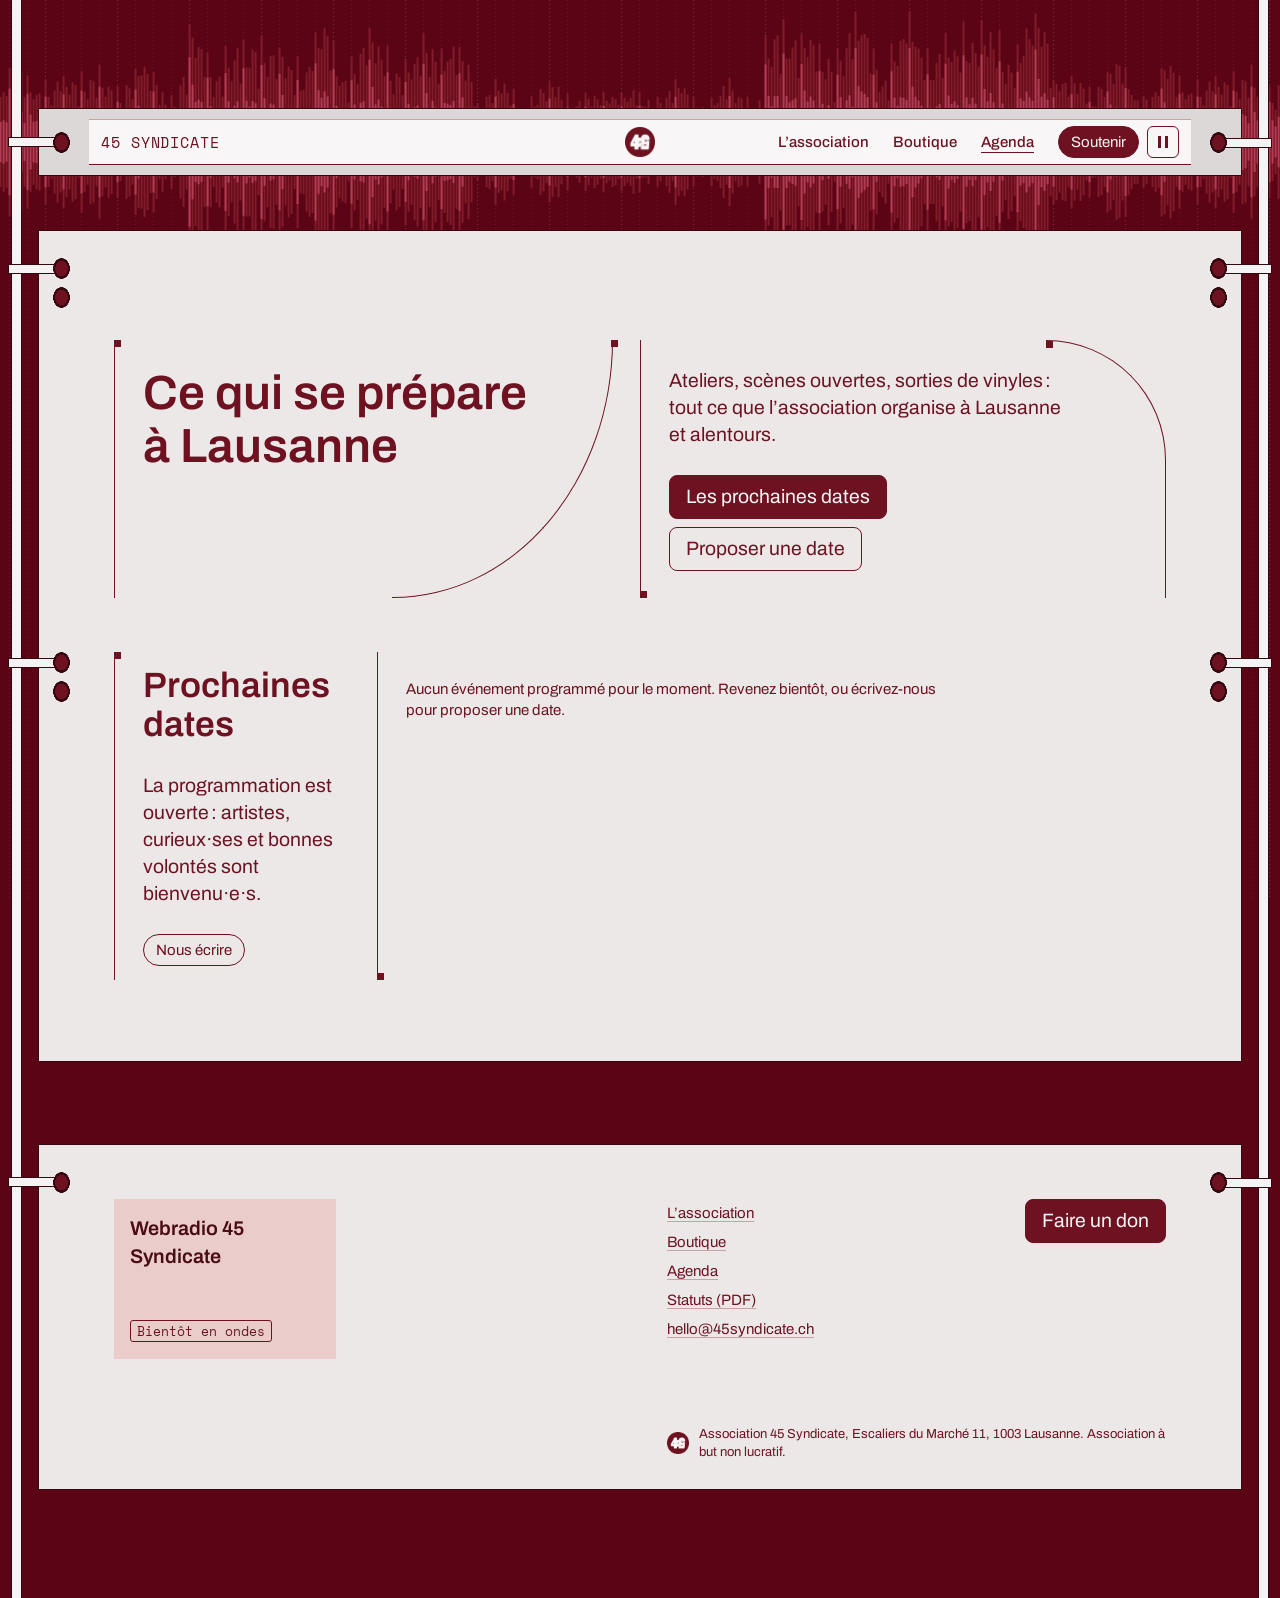
==== commit e8d093ac: "Panneau à charnières, forme d'onde de platine et textes en cartes Interface - Nouvelle mise en page " ====
--- a/agenda.html
+++ b/agenda.html
@@ -2,118 +2,116 @@
 <html lang="fr-CH">
 <head>
   <meta charset="UTF-8" />
-  <meta name="viewport" content="width=device-width, initial-scale=1.0" />
-  <title>Agenda &amp; événements | 45 Syndicate, Lausanne</title>
-  <meta name="description" content="L’agenda de l’association 45 Syndicate à Lausanne : cours de production musicale, scènes ouvertes, concerts et événements. Dates, horaires et lieux." />
-  <link rel="icon" type="image/png" href="./assets/favicon.png" />
+  <meta name="viewport" content="width=device-width, initial-scale=1" />
+  <title>Agenda | 45 Syndicate, Lausanne</title>
+  <meta name="description" content="Ateliers DJ et production, scènes ouvertes, sorties de vinyles : les prochaines dates de 45 Syndicate à Lausanne." />
+  <meta property="og:title" content="Agenda | 45 Syndicate, Lausanne" />
+  <meta property="og:description" content="Ateliers, scènes ouvertes et sorties de vinyles à Lausanne." />
+  <meta property="og:locale" content="fr_CH" />
+  <meta property="og:type" content="website" />
+  <meta name="theme-color" content="#5a0416" />
+  <link rel="icon" type="image/png" href="./assets/favicon-bordeaux.png" />
   <link rel="preconnect" href="https://fonts.googleapis.com" />
   <link rel="preconnect" href="https://fonts.gstatic.com" crossorigin />
-  <link href="https://fonts.googleapis.com/css2?family=Archivo:wght@600;800;900&family=Space+Mono:wght@400;700&display=swap" rel="stylesheet" />
+  <link rel="stylesheet" href="https://fonts.googleapis.com/css2?family=Archivo:wght@400;500;600&amp;family=Space+Mono&amp;display=swap" />
   <link rel="stylesheet" href="./css/jetons.css" />
   <link rel="stylesheet" href="./css/reset.css" />
   <link rel="stylesheet" href="./css/base.css" />
-  <link rel="stylesheet" href="./css/poster.css" />
-  <link rel="stylesheet" href="./css/paper-texture.css" />
+  <link rel="stylesheet" href="./css/frame.css" />
+  <link rel="stylesheet" href="./css/lines.css" />
   <link rel="stylesheet" href="./css/buttons.css" />
-  <link rel="stylesheet" href="./css/papers.css" />
-  <link rel="stylesheet" href="./css/nav-papers.css" />
-  <link rel="stylesheet" href="./css/nav.css" />
-  <link rel="stylesheet" href="./css/nav-menu.css" />
-  <link rel="stylesheet" href="./css/nav-flyers.css" />
-  <link rel="stylesheet" href="./css/nav-desktop.css" />
-  <link rel="stylesheet" href="./css/hero.css" />
+  <link rel="stylesheet" href="./css/plate.css" />
+  <link rel="stylesheet" href="./css/plate-menu.css" />
+  <link rel="stylesheet" href="./css/deck.css" />
+  <link rel="stylesheet" href="./css/opening.css" />
+  <link rel="stylesheet" href="./css/cards.css" />
   <link rel="stylesheet" href="./css/agenda.css" />
-  <link rel="stylesheet" href="./css/event-detail.css" />
-  <link rel="stylesheet" href="./css/cta.css" />
   <link rel="stylesheet" href="./css/footer.css" />
 </head>
 <body data-page="agenda">
   <a class="skip-link" href="#contenu">Aller au contenu</a>
+  <canvas class="waveform" data-field aria-hidden="true"></canvas>
 
-  <header class="site-header">
-    <nav class="nav" aria-label="Navigation principale">
-      <a class="nav__logo" href="./index.html"><img class="nav__logo-mark" src="./assets/logo-mark.png" alt="" width="30" height="30" />45 SYNDICATE</a>
-      <button class="nav__toggle" type="button" aria-expanded="false" aria-controls="nav-menu">
-        <span class="nav__toggle-lines" aria-hidden="true">
-          <span class="nav__toggle-line"></span>
-          <span class="nav__toggle-line"></span>
-        </span>
-        <span class="nav__toggle-label">Menu</span>
-      </button>
-      <ul id="nav-menu" class="nav__menu">
-        <li><a href="./index.html">Accueil</a></li>
-        <li><a href="./association.html">L’association</a></li>
-        <li><a href="./shop.html">Boutique <span class="nav__cart-count" data-cart-count hidden>0</span></a></li>
-        <li><a href="./agenda.html" aria-current="page">Agenda</a></li>
-        <li class="nav__item-cta"><a class="nav__cta" href="./association.html#soutenir">Soutenir</a></li>
-        <li class="nav__menu-meta">
-          <a href="mailto:hello@45syndicate.ch">hello@45syndicate.ch</a>
-          <span>Lausanne, Suisse</span>
-        </li>
-      </ul>
-    </nav>
-  </header>
+  <div class="site">
+    <header class="plate hinged hinged--single">
+      <div class="plate__strip">
+        <a class="plate__brand" href="./index.html">45 Syndicate</a>
+        <img class="plate__mark" src="./assets/logo-mark-bordeaux.png" alt="" width="30" height="30" />
+        <div class="plate__end">
+          <nav aria-label="Navigation principale">
+            <button class="plate__toggle" type="button" aria-expanded="false" aria-controls="nav-menu">Menu</button>
+            <ul id="nav-menu" class="plate__menu">
+              <li><a href="./association.html">L’association</a></li>
+              <li><a href="./shop.html">Boutique<span class="plate__count" data-cart-count hidden>0</span></a></li>
+              <li><a href="./agenda.html" aria-current="page">Agenda</a></li>
+              <li class="plate__menu-cta"><a class="btn btn--solid btn--small" href="./association.html#soutenir">Soutenir</a></li>
+            </ul>
+          </nav>
+          <button class="deck" type="button" data-field-toggle aria-pressed="false" hidden>
+            <span class="deck__icon" aria-hidden="true"></span>
+            <span class="visually-hidden" data-field-toggle-label>Mettre la piste du fond en pause</span>
+          </button>
+        </div>
+      </div>
+    </header>
 
-  <main id="contenu" tabindex="-1">
-    <section class="page-hero window">
-      <div class="page-hero__topline">
-        <p class="hero__kicker">Agenda &amp; événements</p>
+    <main id="contenu" class="panel" tabindex="-1">
+      <section class="panel__section opening hinged" aria-labelledby="titre-page">
+        <div class="opening__title ruled ruled--top">
+          <h1 id="titre-page" class="title-1">Ce qui se prépare à Lausanne</h1>
+          <span class="arc arc--br" aria-hidden="true"></span>
+        </div>
+        <div class="opening__body ruled ruled--bottom">
+          <p class="lead">
+            Ateliers, scènes ouvertes, sorties de vinyles&#8239;: tout ce que
+            l’association organise à Lausanne et alentours.
+          </p>
+          <p class="actions">
+            <a class="btn btn--solid" href="#dates">Les prochaines dates</a>
+            <a class="btn" href="mailto:hello@45syndicate.ch">Proposer une date</a>
+          </p>
+          <span class="arc arc--tr" aria-hidden="true"></span>
+        </div>
+      </section>
+
+      <section id="dates" class="panel__section agenda hinged" aria-labelledby="agenda-title">
+        <div class="agenda__intro ruled ruled--top">
+          <h2 id="agenda-title" class="title-2">Prochaines dates</h2>
+          <p>
+            La programmation est ouverte&#8239;: artistes, curieux·ses et bonnes
+            volontés sont bienvenu·e·s.
+          </p>
+          <a class="btn btn--small" href="mailto:hello@45syndicate.ch">Nous écrire</a>
+        </div>
+        <div class="agenda__list ruled ruled--bottom" data-events-list>
+          <p class="empty-note">Les dates s’affichent avec JavaScript. Écrivez-nous à hello@45syndicate.ch pour connaître le programme.</p>
+        </div>
+      </section>
+    </main>
+
+    <footer class="site-footer panel hinged hinged--single">
+      <div class="footer__grid">
+        <div class="footer__radio">
+          <p class="footer__radio-name">Webradio 45 Syndicate</p>
+          <p><span class="tag">Bientôt en ondes</span></p>
+        </div>
+        <nav class="footer__nav" aria-label="Pied de page">
+          <ul class="footer__links">
+            <li><a href="./association.html">L’association</a></li>
+            <li><a href="./shop.html">Boutique</a></li>
+            <li><a href="./agenda.html">Agenda</a></li>
+            <li><a href="./assets/documents/statuts-45-syndicate.pdf" download>Statuts (PDF)</a></li>
+            <li><a href="mailto:hello@45syndicate.ch">hello@45syndicate.ch</a></li>
+          </ul>
+        </nav>
+        <p class="footer__cta"><a class="btn btn--solid" href="./association.html#soutenir">Faire un don</a></p>
+        <p class="footer__legal">
+          <img src="./assets/logo-mark-bordeaux.png" alt="" width="22" height="22" loading="lazy" />
+          Association 45 Syndicate, Escaliers du Marché 11, 1003 Lausanne. Association à but non lucratif.
+        </p>
       </div>
-      <h1 class="page-hero__title">Ce qui se prépare</h1>
-      <p class="page-hero__lead">
-        Ateliers, scènes ouvertes, sorties de vinyles&nbsp;: tout ce que
-        l’association organise à Lausanne et alentours.
-      </p>
-    </section>
-
-    <section class="agenda window" aria-labelledby="agenda-title">
-      <p class="section-label">Prochaines dates</p>
-      <h2 id="agenda-title" class="visually-hidden">Les événements à venir</h2>
-      <div class="events-list" data-events-list>
-        <p class="empty-note">Chargement des événements…</p>
-      </div>
-    </section>
-
-    <section class="page-cta window" aria-labelledby="agenda-cta-title">
-      <h2 id="agenda-cta-title" class="page-cta__title">Envie de jouer, d’apprendre ou de proposer une idée&nbsp;?</h2>
-      <p class="page-cta__text">
-        La programmation est ouverte&nbsp;: artistes, curieux·ses et bonnes
-        volontés sont bienvenu·e·s.
-      </p>
-      <a class="btn btn--primary" href="mailto:hello@45syndicate.ch">Nous écrire</a>
-    </section>
-  </main>
-
-  <footer class="site-footer">
-    <div class="footer__radio">
-      <span class="footer__radio-dot" aria-hidden="true"></span>
-      Webradio 45 Syndicate&#8239;: bientôt en ondes
-    </div>
-    <div class="footer__main">
-      <p class="footer__tagline">La musique<br />qui rassemble</p>
-      <nav class="footer__block" aria-label="Navigation secondaire">
-        <p class="footer__block-title">Navigation</p>
-        <ul class="footer__list">
-          <li><a href="./association.html">L’association</a></li>
-          <li><a href="./shop.html">Boutique</a></li>
-          <li><a href="./agenda.html">Agenda</a></li>
-          <li><a href="./association.html#soutenir">Faire un don</a></li>
-        </ul>
-      </nav>
-      <div class="footer__block">
-        <p class="footer__block-title">Contact</p>
-        <ul class="footer__list">
-          <li><a href="mailto:hello@45syndicate.ch">hello@45syndicate.ch</a></li>
-          <li>Lausanne, Suisse</li>
-        </ul>
-      </div>
-    </div>
-    <div class="footer__legal">
-      <p>© 2026 Association 45 Syndicate, Lausanne</p>
-      <p>Association à but non lucratif</p>
-    </div>
-    <p class="footer__brandmark" aria-hidden="true"><span>45</span> SYNDICATE</p>
-  </footer>
+    </footer>
+  </div>
 
   <script type="module" src="./js/main.js"></script>
 </body>
--- a/css/jetons.css
+++ b/css/jetons.css
@@ -1,101 +1,112 @@
-/* JETONS — toutes les valeurs de base du site (palette, rôles, échelle,
-   espacements, mouvement). Les thèmes de papier sont dans papers.css. */
+/* JETONS : toutes les valeurs du site. Origine de chaque choix dans
+   DIRECTION-ARTISTIQUE.md (§ 5 à 8). Les composants lisent les rôles
+   (--ink, --paper…), jamais une teinte directement. */
 :root {
-  /* Palette de référence — douze couleurs de sérigraphie.
-     Les composants ne les posent jamais au hasard : elles servent aux
-     thèmes de papier (css/papers.css) et aux rôles ci-dessous. Un
-     composant lit un rôle (--color-ink, --color-accent…), pas une teinte. */
-  --c-green: #116b09; /* Green House   */
-  --c-flossy: #ff7fab; /* Flossy        */
-  --c-hotpink: #ff4283; /* Hot Pink      */
-  --c-deepred: #c60707; /* Deep Red      */
-  --c-berry: #1f6bed; /* Kind Berry    */
-  --c-mellow: #f4ff1e; /* Mellow        */
-  --c-magenta: #ff1ec7; /* Magenta       */
-  --c-mutedblue: #518dff; /* Muted Blue    */
-  --c-cherry: #6e1221; /* Velvet Cherry */
-  --c-taffy: #e76290; /* Taffy         */
-  --c-vinyl: #0759a2; /* Blue Vinyl    */
-  --c-riviera: #5196e8; /* Riviera       */
+  /* Palette : le Velvet Cherry de la DA sérigraphie et ses gris */
+  --c-cherry: #6e1221;
+  --c-cherry-deep: #490c15;
+  --c-field: #5a0416;
+  --c-panel: #ece8e8;
+  --c-panel-light: #f8f6f6;
+  --c-plate: #dcd8d8;
+  --c-wash: #eaccca;
+  --c-rail: #f5f3f3;
+  --c-hinge-ring: #34080e;
+  --c-deepred: #b00818;
+  --c-white: #ffffff;
 
-  /* Rôles par défaut : encre bordeaux sur papier blanc.
-     Plus de noir pur nulle part — l'encre la plus sombre du site
-     est le Velvet Cherry. */
-  --color-ink: var(--c-cherry);
-  --color-paper: #f7f6f1;
-  --color-accent: var(--c-deepred);
-  --color-accent-bright: var(--c-hotpink);
-  --disc-color: var(--c-flossy);
+  /* La piste du fond (lue par js/field.js) */
+  --wave-outer: #811c2b;
+  --wave-core: #b13d54;
+  --wave-peak: #da748c;
+  --wave-grid: rgba(245, 243, 243, 0.2);
 
-  /* Le mur de grillage : un gris chaud, qui tient avec le bordeaux */
-  --color-bg: #9c968d;
-  --color-bg-deep: #857f76;
+  /* Rôles */
+  --ink: var(--c-cherry);
+  --ink-strong: var(--c-cherry-deep);
+  --paper: var(--c-panel);
+  --paper-raised: var(--c-panel-light);
+  --paper-plate: var(--c-plate);
+  --paper-wash: var(--c-wash);
+  /* Sur la feuille rose, le texte passe au bordeaux profond (APCA Lc 76) */
+  --ink-on-wash: var(--c-cherry-deep);
+  --paper-card: var(--c-white);
+  --field: var(--c-field);
+  --on-ink: var(--c-panel-light);
+  --line: var(--c-cherry);
+  --line-quiet: color-mix(in oklab, var(--c-cherry) 32%, var(--c-panel));
+  --tint-hover: color-mix(in oklab, var(--c-cherry) 8%, var(--c-panel-light));
+  --error: var(--c-deepred);
+  --focus: var(--c-cherry);
+  --shadow-float: 0 1px 2px rgba(52, 8, 14, 0.12), 0 12px 32px rgba(52, 8, 14, 0.14);
 
-  /* Bordeaux poussé au noir : la base sur laquelle la page se pose */
-  --color-ink-deep: #4b0c16;
+  /* Polices */
+  --font-sans: "Archivo", "Helvetica Neue", Arial, sans-serif;
+  --font-mono: "Space Mono", "Courier New", monospace;
 
-  /* Texte secondaire et filets : de l'encre diluée dans le papier,
-     comme une couche d'impression plus légère. Le taux s'adapte
-     par thème (--ink-soft / --ink-line) pour rester lisible aussi
-     bien sur papier clair que sur fond saturé. */
-  --ink-soft: 78%;
-  --ink-line: 24%;
+  /* Échelle (texte courant 16 → 20 px, rapport titre / texte 2 → 2,4) */
+  --fs-micro: 0.8125rem;
+  --fs-small: 0.9375rem;
+  --fs-body: clamp(1rem, 0.93rem + 0.35vw, 1.25rem);
+  --fs-row: clamp(1.0625rem, 1rem + 0.3vw, 1.25rem);
+  --fs-h3: clamp(1.25rem, 1.15rem + 0.5vw, 1.5rem);
+  --fs-h2: clamp(1.625rem, 1.4rem + 1vw, 2.25rem);
+  --fs-h1: clamp(2rem, 1.6rem + 1.75vw, 3rem);
+  --lh-body: 1.4;
+  --lh-title: 1.12;
+  /* Citations en grand, sur plusieurs lignes : plus ouvertes qu'un titre */
+  --lh-quote: 1.3;
+  --weight-title: 600;
 
-  --font-mono: "Space Mono", "Courier New", monospace;
-  --font-display: "Archivo", "Helvetica Neue", Arial, sans-serif;
+  /* Espacements : multiples de l'interligne du texte courant */
+  --unit: calc(var(--fs-body) * var(--lh-body));
+  --s-half: calc(var(--unit) * 0.5);
+  --s-1: var(--unit);
+  --s-2: calc(var(--unit) * 2);
+  --s-3: calc(var(--unit) * 3);
+  --s-4: calc(var(--unit) * 4);
 
-  /* Échelle typographique ------------------------------------- */
-  --fs-display: clamp(2.6rem, 7vw, 5.25rem);
-  --fs-h1: clamp(2.1rem, 5.4vw, 4rem);
-  --fs-h2: clamp(1.65rem, 3.4vw, 2.6rem);
-  --fs-h3: clamp(1.15rem, 2.1vw, 1.45rem);
-  --fs-lead: clamp(1rem, 1.4vw, 1.15rem);
-  --fs-body: 1rem;
-  --fs-meta: 0.875rem;
-  --fs-micro: 0.75rem;
+  /* Cadre : marge de la piste autour du panneau, retrait du contenu */
+  --site-max: 92rem;
+  --field-gutter: 0.75rem;
+  --field-top: 7rem;
+  --panel-inset: 1.25rem;
+  --rule-pad: 1rem;
+  --rail-width: 0.6875rem;
+  --hinge-reach: 1.75rem;
 
-  --space-section: clamp(3.5rem, 7vw, 5.75rem);
-  --space-gutter: clamp(1.25rem, 4vw, 3rem);
-  --max-width: 72rem;
+  /* Traits */
+  --rule: 1px solid var(--line);
+  --terminal: 0.4375rem;
+  --radius-window: 0.75rem;
+  --radius-button: 0.5rem;
+  --radius-tag: 0.1875rem;
 
-  /* Affiches : angles nets, papier mat, ombre en couches ------ */
-  --radius-card: 0;
-  --border-frame: 2px solid var(--color-ink);
-  --frame-inline: clamp(1.4rem, 3vw, 2rem);
-  --frame-width: min(calc(100% - 2 * var(--frame-inline)), var(--max-width));
+  /* Mouvement */
+  --ease-out: cubic-bezier(0.23, 1, 0.32, 1);
+  --dur-press: 120ms;
+  --dur-hover: 160ms;
+  --dur-enter: 200ms;
+  --dur-exit: 150ms;
 
-  /* Ombre d'affiche : un contact serré + une diffusion large.
-     C'est ce qui fait décoller le papier du grillage. */
-  --shadow-poster: 0 1px 1px rgba(20, 20, 15, 0.1),
-    0 3px 5px rgba(20, 20, 15, 0.1), 0 10px 18px rgba(20, 20, 15, 0.14),
-    0 26px 44px rgba(20, 20, 15, 0.16);
-  --shadow-chip: 0 1px 1px rgba(20, 20, 15, 0.12),
-    0 4px 10px rgba(20, 20, 15, 0.18);
+  /* Cibles */
+  --target: 2.75rem;
+  --target-min: 1.5rem;
+}
 
-  /* Grain de papier : une trame de bruit posée en multiply sur
-     chaque affiche, pour qu'elle ne soit pas un aplat numérique */
-  --paper-grain: url("data:image/svg+xml,%3Csvg xmlns='http://www.w3.org/2000/svg' width='140' height='140'%3E%3Cfilter id='g'%3E%3CfeTurbulence type='fractalNoise' baseFrequency='0.9' numOctaves='3' stitchTiles='stitch'/%3E%3CfeColorMatrix type='saturate' values='0'/%3E%3C/filter%3E%3Crect width='140' height='140' filter='url(%23g)' opacity='0.16'/%3E%3C/svg%3E");
+@media (min-width: 48rem) {
+  :root {
+    --field-gutter: 2.375rem;
+    --field-top: 6.75rem;
+    --panel-inset: 2.5rem;
+    --rule-pad: 1.5rem;
+    --hinge-reach: 2rem;
+  }
+}
 
-  /* Mouvement : une seule courbe de décélération, des durées courtes.
-     Rien ne dépasse 300 ms ; sous prefers-reduced-motion tout est coupé
-     (voir reset.css). */
-  --ease-out: cubic-bezier(0.23, 1, 0.32, 1);
-  --ease-settle: cubic-bezier(0.23, 1, 0.32, 1);
-  --transition: 160ms var(--ease-out);
-  --transition-slow: 250ms var(--ease-out);
-
-  /* Disques vinyle et platine : noirs chauds et sillons */
-  --disc-black: #17170f;
-  --disc-groove: #232319;
-  --deck-black: #191917;
-  --deck-groove: #26261f;
-  --deck-groove-light: #2a2a25;
-
-  /* Rôles utilitaires : plus aucune couleur en dur dans les composants */
-  --color-on-accent: #fff;
-  --color-field: #fff;
-  --color-placeholder: #6b6a63;
-  --color-error: var(--c-deepred);
-  --tracking-label: 0.06em;
-  --target-min: 2.75rem;
+@media (min-width: 75rem) {
+  :root {
+    --panel-inset: 4.6875rem;
+    --rule-pad: 1.75rem;
+  }
 }
--- a/css/base.css
+++ b/css/base.css
@@ -1,107 +1,66 @@
-/* Fondations — le mur de grillage et les affiches qu'on y colle.
-   Deux voix typographiques : Archivo (grasse, serrée) pour les titres
-   qui doivent crier, Space Mono pour tout ce qui est technique —
-   étiquettes, chiffres, texte courant. */
-
+/* BASE : texte courant, liens, focus, utilitaires partagés */
 html {
-  scroll-behavior: smooth;
-  /* Le contenu ancré ne se colle pas sous les étiquettes de nav */
-  scroll-padding-top: 6rem;
-}
-
-/* Le mur : la tuile de grillage (js/fence.js) répétée sur toute la
-   page. Elle est portée par <html> pour laisser <body> accueillir le
-   voile d'ambiance juste au-dessus. */
-html {
-  background-color: var(--color-bg);
-  background-image: var(--fence-tile, none);
-  background-size: var(--fence-size, auto);
-  background-repeat: repeat;
+  background-color: var(--field);
+  color-scheme: light;
 }
 
 body {
-  position: relative;
-  font-family: var(--font-mono);
-  font-weight: 400;
+  font-family: var(--font-sans);
   font-size: var(--fs-body);
-  line-height: 1.7;
-  letter-spacing: -0.012em;
-  color: var(--color-ink);
+  line-height: var(--lh-body);
+  color: var(--ink);
+  background-color: var(--field);
+  font-kerning: normal;
+  font-variant-numeric: proportional-nums;
 }
 
-/* Voile d'ambiance calé sur l'écran : lumière au centre, bords
-   assombris — le mur recule, les affiches avancent. Un calque fixe
-   plutôt qu'un background-attachment: fixed, qui rame sur iOS. */
-body::before {
-  content: "";
-  position: fixed;
-  inset: 0;
-  z-index: -1;
-  pointer-events: none;
-  background: radial-gradient(
-      120% 80% at 50% 0%,
-      rgba(255, 255, 255, 0.16) 0%,
-      rgba(255, 255, 255, 0) 45%
-    ),
-    linear-gradient(
-      180deg,
-      rgba(20, 20, 15, 0.12) 0%,
-      rgba(20, 20, 15, 0) 22%,
-      rgba(20, 20, 15, 0) 78%,
-      rgba(20, 20, 15, 0.12) 100%
-    );
-}
-
-main {
-  display: block;
-  /* Les affiches penchées et le ruban qui dépasse ne doivent pas
-     créer de défilement horizontal */
-  overflow-x: clip;
-}
-
-/* Titres : Archivo très grasse, serrée. Le mono reste pour tout le
-   reste — c'est le contraste entre les deux qui fait la hiérarchie. */
 h1,
 h2,
-h3 {
-  font-family: var(--font-display);
-  font-weight: 800;
-  letter-spacing: -0.025em;
-  line-height: 1.02;
-  text-transform: uppercase;
+h3,
+h4 {
+  font-weight: var(--weight-title);
+  line-height: var(--lh-title);
   text-wrap: balance;
 }
 
-/* Texte secondaire et filets : de l'encre diluée dans le papier de
-   la surface courante. Déclaré sur chaque surface porteuse d'encre
-   (et non sur :root) pour que le calcul suive le thème local. */
-body,
-.window,
-.place,
-.donate__grid .donate__block,
-.order-confirm,
-.nav__menu a {
-  --color-gray: color-mix(
-    in srgb,
-    var(--color-ink) var(--ink-soft),
-    var(--color-paper)
-  );
-  --color-line: color-mix(
-    in srgb,
-    var(--color-ink) var(--ink-line),
-    var(--color-paper)
-  );
+p,
+li,
+dd {
+  text-wrap: pretty;
+  hyphens: manual;
 }
 
-/* Anneau de focus à deux couches : reste visible sur le papier clair
-   comme sur les affiches noire et rouge */
-:focus-visible {
-  outline: 3px solid var(--color-ink);
-  outline-offset: 3px;
-  box-shadow: 0 0 0 6px var(--color-paper);
+strong {
+  font-weight: 600;
+  color: var(--ink-strong);
 }
 
-/* Helpers ------------------------------------------------ */
+em {
+  font-style: normal;
+  font-weight: 600;
+}
+
+a {
+  text-decoration-thickness: 1px;
+  text-underline-offset: 0.2em;
+  transition: color var(--dur-hover) ease, text-decoration-color var(--dur-hover) ease;
+}
+
+::selection {
+  background-color: var(--ink);
+  color: var(--on-ink);
+}
+
+:focus-visible {
+  outline: 2px solid var(--focus, var(--ink));
+  outline-offset: 3px;
+  border-radius: 2px;
+}
+
+:target {
+  scroll-margin-top: var(--s-2);
+}
+
 .visually-hidden {
   position: absolute;
   width: 1px;
@@ -109,70 +68,66 @@
   padding: 0;
   margin: -1px;
   overflow: hidden;
-  clip: rect(0, 0, 0, 0);
+  clip: rect(0 0 0 0);
   white-space: nowrap;
   border: 0;
 }
 
-/* Lien d'évitement : première tabulation de la page */
 .skip-link {
   position: absolute;
-  top: 0;
-  left: 0;
-  z-index: 100;
-  padding: 0.9rem 1.25rem;
-  font-size: var(--fs-meta);
-  font-weight: 700;
-  text-transform: uppercase;
-  letter-spacing: var(--tracking-label);
-  text-decoration: none;
-  color: var(--color-paper);
-  background: var(--color-ink);
-  transform: translateY(-120%);
-  transition: transform var(--transition);
+  top: 0.75rem;
+  left: 0.75rem;
+  z-index: 50;
+  padding: 0.625rem 1rem;
+  background-color: var(--paper-raised);
+  color: var(--ink);
+  font-weight: 600;
+  border: var(--rule);
+  border-radius: var(--radius-button);
+  transform: translateY(-200%);
 }
 
 .skip-link:focus-visible {
-  transform: translateY(0);
+  transform: none;
 }
 
-/* Étiquette de section : le nom de la rubrique, en mono gras, suivi
-   d'un filet — la légende d'une planche, pas un sur-titre. */
-.section-label {
-  display: flex;
-  align-items: center;
-  gap: 0.8rem;
-  font-size: var(--fs-meta);
-  font-weight: 700;
-  color: var(--color-ink);
-  margin-bottom: 1.5rem;
+main:focus {
+  outline: none;
 }
 
-.section-label::after {
-  content: "";
-  width: clamp(1.25rem, 3vw, 2.25rem);
-  border-top: 1px solid currentColor;
-  opacity: 0.45;
+/* Étiquette encadrée en police machine : la voix « matériel » de la DA */
+.tag {
+  display: inline-flex;
+  align-items: center;
+  min-height: 1.375rem;
+  padding: 0 0.375rem;
+  font-family: var(--font-mono);
+  font-size: var(--fs-micro);
+  line-height: 1.2;
+  color: var(--ink);
+  border: var(--rule);
+  border-radius: var(--radius-tag);
+  white-space: nowrap;
 }
 
-.section-title {
-  font-family: var(--font-display);
-  font-size: var(--fs-h2);
-  font-weight: 800;
-  text-transform: uppercase;
-  letter-spacing: -0.025em;
-  line-height: 1.02;
-}
-
-.section-head {
-  display: flex;
-  flex-wrap: wrap;
-  align-items: baseline;
-  justify-content: space-between;
-  gap: 0.75rem 2rem;
-  margin-bottom: 2rem;
+.tag--filled {
+  background-color: var(--ink);
+  color: var(--on-ink);
 }
 
 .empty-note {
-  color: var(--color-gray);
+  font-size: var(--fs-small);
+  max-width: 34rem;
 }
+
+.placeholder-note {
+  display: grid;
+  place-items: center;
+  min-height: 100%;
+  padding: var(--s-1);
+  font-family: var(--font-mono);
+  font-size: var(--fs-micro);
+  text-align: center;
+  color: var(--ink);
+  border: 1px dashed var(--line);
+}
--- a/css/frame.css
+++ b/css/frame.css
@@ -0,0 +1,119 @@
+/* CADRE : la piste en fond, les rails, le panneau et ses charnières */
+
+/* La piste : un canvas fixe derrière tout (dessiné par js/field.js).
+   Sans JavaScript, le fond reste un bordeaux uni. */
+.waveform {
+  position: fixed;
+  inset: 0;
+  z-index: 0;
+  display: block;
+  width: 100%;
+  height: 100%;
+  pointer-events: none;
+}
+
+.site {
+  position: relative;
+  z-index: 1;
+  max-width: var(--site-max);
+  margin-inline: auto;
+  padding: var(--field-top) var(--field-gutter) var(--s-4);
+}
+
+/* Rails : deux montants clairs dans la marge, sur toute la hauteur */
+@media (min-width: 48rem) {
+  .site::before,
+  .site::after {
+    content: "";
+    position: absolute;
+    top: 0;
+    bottom: 0;
+    width: var(--rail-width);
+    background-color: var(--c-rail);
+    border-inline: 1px solid var(--c-hinge-ring);
+  }
+
+  .site::before {
+    left: calc(var(--field-gutter) * 0.3);
+  }
+
+  .site::after {
+    right: calc(var(--field-gutter) * 0.3);
+  }
+}
+
+/* Panneau : la surface grise où tout se lit */
+.panel {
+  position: relative;
+  display: block;
+  background-color: var(--paper);
+  border: 1px solid var(--c-hinge-ring);
+}
+
+.panel + .panel {
+  margin-top: var(--s-3);
+}
+
+.panel__section {
+  position: relative;
+  padding: var(--s-3) var(--panel-inset);
+}
+
+.panel__section + .panel__section {
+  padding-top: var(--s-1);
+}
+
+/* Charnières : une barre claire part du rail et finit sur un pion.
+   Dessinées en dégradés pour lire les jetons de couleur. */
+.hinged {
+  --pin-w: 1.0625rem;
+  --pin-h: 1.3125rem;
+  --bar-x: calc(var(--field-gutter) * 0.22);
+  --hinge-w: calc(var(--field-gutter) + var(--hinge-reach));
+}
+
+.hinged::before,
+.hinged::after {
+  content: "";
+  position: absolute;
+  top: var(--hinge-top, var(--s-1));
+  z-index: 2;
+  width: var(--hinge-w);
+  height: calc(var(--pin-h) * 2 + 0.5rem);
+  pointer-events: none;
+  background:
+    radial-gradient(closest-side, var(--ink) 72%, var(--c-hinge-ring) 76%, var(--c-hinge-ring) 96%, transparent)
+      right 0 top 0 / var(--pin-w) var(--pin-h) no-repeat,
+    radial-gradient(closest-side, var(--ink) 72%, var(--c-hinge-ring) 76%, var(--c-hinge-ring) 96%, transparent)
+      right 0 top calc(var(--pin-h) + 0.5rem) / var(--pin-w) var(--pin-h) no-repeat,
+    linear-gradient(var(--c-rail), var(--c-rail))
+      left calc(var(--bar-x) + 1px) top calc(var(--pin-h) / 2 - 4px) /
+      calc(100% - var(--bar-x) - var(--pin-w) / 2 - 2px) 8px no-repeat,
+    linear-gradient(var(--c-hinge-ring), var(--c-hinge-ring))
+      left var(--bar-x) top calc(var(--pin-h) / 2 - 5px) /
+      calc(100% - var(--bar-x) - var(--pin-w) / 2) 10px no-repeat;
+}
+
+.hinged::before {
+  left: calc(-1 * var(--field-gutter) - 1px);
+}
+
+.hinged::after {
+  right: calc(-1 * var(--field-gutter) - 1px);
+  transform: scaleX(-1);
+}
+
+/* Une seule charnière, sans second pion (plaque, pied de page) */
+.hinged--single::before,
+.hinged--single::after {
+  height: var(--pin-h);
+  background:
+    radial-gradient(closest-side, var(--ink) 72%, var(--c-hinge-ring) 76%, var(--c-hinge-ring) 96%, transparent)
+      right 0 top 0 / var(--pin-w) var(--pin-h) no-repeat,
+    linear-gradient(var(--c-rail), var(--c-rail))
+      left calc(var(--bar-x) + 1px) top calc(var(--pin-h) / 2 - 4px) /
+      calc(100% - var(--bar-x) - var(--pin-w) / 2 - 2px) 8px no-repeat,
+    linear-gradient(var(--c-hinge-ring), var(--c-hinge-ring))
+      left var(--bar-x) top calc(var(--pin-h) / 2 - 5px) /
+      calc(100% - var(--bar-x) - var(--pin-w) / 2) 10px no-repeat;
+}
--- a/css/lines.css
+++ b/css/lines.css
@@ -0,0 +1,87 @@
+/* TRAITS : filets à terminaisons carrées, arcs, lignes d'écriture.
+   La structure se montre : chaque bloc de texte est tenu par un filet. */
+
+.ruled {
+  position: relative;
+  padding-inline-start: var(--rule-pad);
+  border-inline-start: var(--rule);
+}
+
+/* Terminaisons carrées, posées contre le filet */
+.ruled--top::before,
+.ruled--bottom::after,
+.terminal {
+  content: "";
+  position: absolute;
+  width: var(--terminal);
+  height: var(--terminal);
+  background-color: var(--line);
+}
+
+.ruled--top::before {
+  top: 0;
+  left: -1px;
+}
+
+.ruled--bottom::after {
+  bottom: 0;
+  left: -1px;
+}
+
+/* Arcs : un quart de cercle qui relie deux blocs.
+   Chaque arc porte une terminaison sur son extrémité libre. */
+.arc {
+  position: absolute;
+  pointer-events: none;
+  border: 0 solid var(--line);
+}
+
+.arc::before {
+  content: "";
+  position: absolute;
+  width: var(--terminal);
+  height: var(--terminal);
+  background-color: var(--line);
+}
+
+.arc--br {
+  border-right-width: 1px;
+  border-bottom-width: 1px;
+  border-bottom-right-radius: 100% 100%;
+}
+
+.arc--br::before {
+  top: 0;
+  right: calc(-1 * var(--terminal) + 1px);
+}
+
+.arc--tr {
+  border-top-width: 1px;
+  border-right-width: 1px;
+  border-top-right-radius: 100% 6rem;
+}
+
+.arc--tr::before {
+  top: 0;
+  left: 0;
+}
+
+.arc--bl {
+  border-left-width: 1px;
+  border-bottom-width: 1px;
+  border-bottom-left-radius: 100% 100%;
+}
+
+.arc--bl::before {
+  bottom: -1px;
+  right: 0;
+  top: auto;
+}
+
+.caret {
+  display: inline-block;
+  width: 0;
+  height: 0;
+  border-block: 0.25rem solid transparent;
+  border-inline-start: 0.3125rem solid var(--ink);
+}
--- a/css/buttons.css
+++ b/css/buttons.css
@@ -1,102 +1,81 @@
-/* Boutons : un aplat d'encre, des angles nets. Au survol la couleur
-   s'inverse ; à la pression le bouton s'enfonce de 3 %. ------------ */
+/* BOUTONS : contour d'encre, ou plein pour l'action principale */
 .btn {
   display: inline-flex;
   align-items: center;
   justify-content: center;
-  gap: 0.55rem;
-  min-height: var(--target-min);
+  gap: 0.5rem;
+  min-height: var(--target);
+  padding: 0 1rem;
+  font-family: var(--font-sans);
+  font-size: var(--fs-body);
+  font-weight: 400;
+  line-height: 1.1;
+  color: var(--ink);
+  text-decoration: none;
   white-space: nowrap;
-  padding: 0.75rem 1.5rem;
-  font-family: var(--font-mono);
-  font-weight: 700;
-  font-size: var(--fs-meta);
-  text-transform: uppercase;
-  letter-spacing: var(--tracking-label);
-  text-decoration: none;
-  border-radius: 0;
-  border: 2px solid var(--color-ink);
-  transition: background-color var(--transition), color var(--transition),
-    border-color var(--transition), scale 100ms var(--ease-out);
+  background-color: transparent;
+  border: var(--rule);
+  border-radius: var(--radius-button);
+  transition:
+    background-color var(--dur-hover) ease,
+    color var(--dur-hover) ease,
+    transform var(--dur-press) var(--ease-out);
+  -webkit-tap-highlight-color: transparent;
 }
 
 .btn:active {
-  scale: 0.97;
+  transform: scale(0.97);
 }
 
-.btn:disabled {
-  opacity: 0.55;
-  cursor: progress;
+.btn--solid {
+  color: var(--on-ink);
+  background-color: var(--ink);
 }
 
-.btn--primary {
-  background: var(--color-ink);
-  color: var(--color-paper);
+.btn--small {
+  min-height: 2rem;
+  padding: 0 0.75rem;
+  font-size: var(--fs-small);
+  border-radius: 999px;
 }
 
-.btn--accent {
-  background: var(--color-accent);
-  border-color: var(--color-accent);
-  color: var(--color-paper);
+.btn[disabled],
+.btn[aria-disabled="true"] {
+  opacity: 0.55;
+  cursor: not-allowed;
 }
 
 @media (hover: hover) and (pointer: fine) {
-  /* Le bouton plein s'évide : l'encre repasse en texte sur le papier,
-     la paire reste lisible sur tous les fonds */
-  .btn--primary:hover {
-    background: var(--color-paper);
-    color: var(--color-ink);
+  .btn:hover {
+    background-color: var(--tint-hover);
   }
 
-  .btn--accent:hover {
-    background: var(--color-ink);
-    border-color: var(--color-ink);
-    color: var(--color-paper);
+  .btn--solid:hover {
+    background-color: var(--ink-strong);
   }
 }
 
-/* Liens fléchés : la flèche avance, le filet se déroule ------- */
-.link-arrow {
-  position: relative;
-  display: inline-flex;
-  align-items: center;
+.actions {
+  display: flex;
+  flex-wrap: wrap;
   gap: 0.5rem;
-  min-height: var(--target-min);
-  font-weight: 700;
-  font-size: var(--fs-meta);
-  text-transform: uppercase;
-  letter-spacing: var(--tracking-label);
-  text-decoration: none;
 }
 
-.link-arrow::before {
-  content: "→";
-  transition: transform var(--transition);
+/* Bouton « Copier l'IBAN » (classes btn copy-button) : retour visible
+   quand la copie a réussi */
+.copy-button.is-copied {
+  color: var(--on-ink);
+  background-color: var(--ink);
 }
 
-.link-arrow::after {
-  content: "";
-  position: absolute;
-  left: 0;
-  right: 0;
-  bottom: 0.5rem;
-  height: 2px;
-  background: currentColor;
-  transform: scaleX(0);
-  transform-origin: left;
-  transition: transform var(--transition-slow);
-}
-
-.link-arrow:focus-visible::after {
-  transform: scaleX(1);
+/* Lien de texte : souligné, plus appuyé au survol */
+.link {
+  color: var(--ink);
+  text-decoration-color: var(--line-quiet);
 }
 
 @media (hover: hover) and (pointer: fine) {
-  .link-arrow:hover::before {
-    transform: translateX(4px);
-  }
-
-  .link-arrow:hover::after {
-    transform: scaleX(1);
+  .link:hover {
+    text-decoration-color: var(--ink);
   }
 }
--- a/css/plate.css
+++ b/css/plate.css
@@ -0,0 +1,80 @@
+/* PLAQUE D'EN-TÊTE : une plaque grise vissée aux rails, avec sa bande claire.
+   Nom à gauche, logo au centre, rubriques et pause de la piste à droite. */
+.plate {
+  --hinge-top: calc(50% - var(--pin-h) / 2);
+  position: relative;
+  z-index: 10;
+  margin-bottom: var(--s-2);
+  padding: 0.625rem 2.25rem;
+  background-color: var(--paper-plate);
+  border: 1px solid var(--c-hinge-ring);
+}
+
+.plate__strip {
+  display: grid;
+  grid-template-columns: 1fr auto 1fr;
+  align-items: center;
+  gap: 0.75rem;
+  min-height: 2.75rem;
+  padding: 0 0.75rem;
+  background-color: var(--paper-raised);
+  border-top: 1px solid var(--line-quiet);
+  border-bottom: var(--rule);
+}
+
+.plate__brand {
+  justify-self: start;
+  display: inline-flex;
+  align-items: center;
+  min-height: var(--target);
+  font-family: var(--font-mono);
+  font-size: var(--fs-small);
+  letter-spacing: 0.06em;
+  text-transform: uppercase;
+  text-decoration: none;
+  color: var(--ink);
+}
+
+.plate__mark {
+  width: 1.875rem;
+  height: 1.875rem;
+}
+
+.plate__end {
+  justify-self: end;
+  display: flex;
+  align-items: center;
+  gap: 0.5rem;
+}
+
+.plate__toggle {
+  min-height: 2rem;
+  padding: 0 0.75rem;
+  font-size: var(--fs-small);
+  color: var(--ink);
+  border: var(--rule);
+  border-radius: 999px;
+}
+
+.plate__toggle[aria-expanded="true"] {
+  color: var(--on-ink);
+  background-color: var(--ink);
+}
+
+@media (max-width: 29.99rem) {
+  .plate__strip {
+    gap: 0.5rem;
+    padding: 0 0.5rem;
+  }
+
+  .plate__brand {
+    font-size: var(--fs-micro);
+    letter-spacing: 0.04em;
+  }
+}
+
+@media (min-width: 48rem) {
+  .plate {
+    padding-inline: 3.125rem;
+  }
+}
--- a/css/plate-menu.css
+++ b/css/plate-menu.css
@@ -0,0 +1,124 @@
+/* MENU DE LA PLAQUE : les rubriques dans la bande sur grand écran,
+   repliées sous la plaque sur mobile. */
+.plate__menu {
+  display: flex;
+  flex-direction: column;
+  gap: 0.25rem;
+}
+
+.plate__menu a:not(.btn) {
+  display: inline-flex;
+  align-items: center;
+  gap: 0.375rem;
+  min-height: var(--target);
+  font-weight: 500;
+  text-decoration: none;
+  color: var(--ink);
+}
+
+.plate__menu a[aria-current="page"]:not(.btn) {
+  text-decoration: underline;
+  text-decoration-thickness: 1px;
+  text-underline-offset: 0.3em;
+}
+
+.plate__count {
+  display: inline-grid;
+  place-items: center;
+  min-width: 1.25rem;
+  height: 1.25rem;
+  padding: 0 0.25rem;
+  font-family: var(--font-mono);
+  font-size: 0.75rem;
+  color: var(--on-ink);
+  background-color: var(--ink);
+  border-radius: 999px;
+}
+
+
+/* Mobile : le menu se replie sous la plaque (déplié si JavaScript est
+   coupé, voir plus bas) */
+@media (max-width: 59.99rem) {
+  .plate__menu {
+    position: absolute;
+    top: calc(100% + 1px);
+    left: -1px;
+    right: -1px;
+    padding: var(--s-half) var(--panel-inset) var(--s-1);
+    font-size: var(--fs-h3);
+    background-color: var(--paper-raised);
+    border: 1px solid var(--c-hinge-ring);
+    border-top: var(--rule);
+    visibility: hidden;
+    opacity: 0;
+    transform: translateY(-0.5rem);
+    transition:
+      opacity var(--dur-exit) ease,
+      transform var(--dur-exit) var(--ease-out),
+      visibility 0s linear var(--dur-exit);
+  }
+
+  .plate__menu.is-open {
+    visibility: visible;
+    opacity: 1;
+    transform: none;
+    transition:
+      opacity var(--dur-enter) ease,
+      transform var(--dur-enter) var(--ease-out);
+  }
+
+  .plate__menu-cta {
+    margin-top: var(--s-half);
+  }
+
+}
+
+@media (max-width: 59.99rem) and (scripting: none) {
+  .plate__toggle {
+    display: none;
+  }
+
+  .plate__menu {
+    position: static;
+    visibility: visible;
+    opacity: 1;
+    transform: none;
+    padding: 0;
+    border: 0;
+    background: none;
+  }
+
+  .plate__strip {
+    grid-template-columns: 1fr auto;
+  }
+
+  .plate__end {
+    grid-column: 1 / -1;
+    justify-self: stretch;
+  }
+}
+
+/* Grand écran : les rubriques sont toujours visibles dans la bande */
+@media (min-width: 60rem) {
+  .plate__toggle {
+    display: none;
+  }
+
+  .plate__menu {
+    flex-direction: row;
+    align-items: center;
+    gap: 1.5rem;
+  }
+
+  .plate__menu a:not(.btn) {
+    font-size: var(--fs-small);
+  }
+
+  @media (hover: hover) and (pointer: fine) {
+    .plate__menu a:not(.btn):hover {
+      text-decoration: underline;
+      text-decoration-thickness: 1px;
+      text-underline-offset: 0.3em;
+    }
+  }
+}
--- a/css/deck.css
+++ b/css/deck.css
@@ -0,0 +1,43 @@
+/* BOUTON DE PLATINE : met en pause ou relance la piste du fond.
+   Deux barres quand la piste joue, un triangle quand elle est arrêtée. */
+.deck {
+  display: inline-grid;
+  place-items: center;
+  width: 2rem;
+  height: 2rem;
+  color: var(--ink);
+  border: var(--rule);
+  border-radius: 0.375rem;
+  transition:
+    background-color var(--dur-hover) ease,
+    transform var(--dur-press) var(--ease-out);
+}
+
+
+.deck:active {
+  transform: scale(0.97);
+}
+
+.deck__icon {
+  position: relative;
+  width: 0.625rem;
+  height: 0.75rem;
+  background:
+    linear-gradient(currentColor, currentColor) left / 0.1875rem 100% no-repeat,
+    linear-gradient(currentColor, currentColor) right / 0.1875rem 100% no-repeat;
+}
+
+.deck[aria-pressed="true"] .deck__icon {
+  width: 0;
+  height: 0;
+  margin-left: 0.1875rem;
+  background: none;
+  border-block: 0.375rem solid transparent;
+  border-inline-start: 0.625rem solid currentColor;
+}
+
+@media (hover: hover) and (pointer: fine) {
+  .deck:hover {
+    background-color: var(--tint-hover);
+  }
+}
--- a/css/opening.css
+++ b/css/opening.css
@@ -0,0 +1,107 @@
+/* OUVERTURE : le titre à gauche, le texte et les actions à droite,
+   reliés par deux arcs. Sert à l'accueil et à l'ouverture de chaque page. */
+.title-1 {
+  font-size: var(--fs-h1);
+  max-width: 14ch;
+}
+
+.title-2 {
+  font-size: var(--fs-h2);
+}
+
+.lead {
+  max-width: 31rem;
+}
+
+.opening {
+  display: grid;
+  gap: var(--s-2);
+  padding-top: var(--s-3);
+}
+
+.opening__title {
+  padding-block: var(--s-1) var(--s-half);
+}
+
+.opening__body {
+  display: grid;
+  align-content: start;
+  gap: var(--s-1);
+  padding-block: var(--s-half) var(--s-2);
+}
+
+.opening .arc--br {
+  display: none;
+}
+
+.opening .arc--tr {
+  top: 0;
+  right: 0;
+  width: 4rem;
+  height: 60%;
+  display: none;
+}
+
+/* Mobile : un arc ferme le bloc de texte en bas à droite */
+@media (max-width: 59.99rem) {
+  .opening {
+    padding-bottom: var(--s-1);
+  }
+
+  .opening__body {
+    padding-bottom: var(--s-2);
+  }
+
+  .opening__body::before {
+    content: "";
+    position: absolute;
+    right: 0;
+    bottom: 0;
+    width: 45%;
+    height: var(--s-3);
+    border-right: var(--rule);
+    border-bottom: var(--rule);
+    border-bottom-right-radius: 100% 100%;
+  }
+}
+
+@media (min-width: 60rem) {
+  .opening {
+    grid-template-columns: repeat(4, minmax(0, 1fr));
+    gap: 0;
+    padding-top: var(--s-4);
+    padding-bottom: var(--s-1);
+  }
+
+  .opening__title {
+    grid-column: 1 / 3;
+    padding-block: var(--s-1);
+    padding-inline-end: var(--s-1);
+    min-height: 16rem;
+  }
+
+  .opening__body {
+    grid-column: 3 / 5;
+    padding-block: var(--s-1);
+    padding-inline-end: 5rem;
+  }
+
+  .opening .arc--br {
+    display: block;
+    right: var(--s-1);
+    bottom: 0;
+    width: 42%;
+    height: 100%;
+  }
+
+  .opening .arc--tr {
+    display: block;
+    width: 7.5rem;
+    height: 100%;
+    border-top-right-radius: 100% 7.5rem;
+  }
+
+  .opening__body .arc--tr {
+    right: 0;
+  }
+}
--- a/css/cards.css
+++ b/css/cards.css
@@ -0,0 +1,132 @@
+/* CARTES : les textes rangés en fenêtres, sur le modèle de la fenêtre des
+   rubriques de l'accueil. Une bande de titre, un corps ; trois fonds selon
+   le rôle : papier (texte courant), lavis rose (citation), bordeaux plein
+   (l'essentiel). Les tailles varient avec l'importance du contenu. */
+.card {
+  display: grid;
+  grid-template-rows: auto 1fr;
+  min-width: 0;
+  overflow: hidden;
+  color: var(--ink);
+  background-color: var(--paper-raised);
+  border: 1px solid var(--c-hinge-ring);
+  border-radius: var(--radius-window);
+}
+
+.card:not(:has(> .card__bar)) {
+  grid-template-rows: 1fr;
+}
+
+.card__bar {
+  display: flex;
+  flex-wrap: wrap;
+  align-items: center;
+  justify-content: space-between;
+  gap: 0.375rem 0.75rem;
+  padding: 0.625rem 1rem;
+  border-bottom: 1px solid var(--line-quiet);
+}
+
+.card__title {
+  font-size: var(--fs-row);
+}
+
+.card__body {
+  display: grid;
+  align-content: start;
+  justify-items: start;
+  gap: 0.875rem;
+  padding: 1rem;
+}
+
+.card__body > p {
+  max-width: 36rem;
+}
+
+.card__quote {
+  font-size: var(--fs-h3);
+  font-weight: var(--weight-title);
+  line-height: var(--lh-quote);
+  text-wrap: balance;
+}
+
+/* Étiquette, flèche et lien vers la page qui en dit plus */
+.card__links {
+  display: flex;
+  flex-wrap: wrap;
+  align-items: center;
+  gap: 0.25rem 0.5rem;
+  font-size: var(--fs-small);
+}
+
+.card__links a {
+  display: inline-flex;
+  align-items: center;
+  min-height: var(--target-min);
+  color: var(--ink);
+  text-decoration-color: var(--line-quiet);
+}
+
+.card--wash {
+  color: var(--ink-on-wash);
+  background-color: var(--paper-wash);
+  border-color: var(--paper-wash);
+}
+
+.card--ink {
+  color: var(--on-ink);
+  background-color: var(--ink);
+  border-color: var(--ink);
+}
+
+.card--ink .card__bar {
+  border-bottom-color: color-mix(in oklab, var(--on-ink) 35%, var(--ink));
+}
+
+.card--ink strong,
+.card--ink a {
+  color: inherit;
+}
+
+.card--ink :focus-visible {
+  outline-color: var(--on-ink);
+}
+
+@media (hover: hover) and (pointer: fine) {
+  .card__links a:hover {
+    text-decoration-color: var(--ink);
+  }
+}
+
+@media (min-width: 48rem) {
+  .card__bar {
+    padding-inline: 1.25rem;
+  }
+
+  .card__body {
+    padding: 1.25rem;
+  }
+}
+
+/* Liste « étiquette : valeur » (heure, lieu, accès, IBAN). Les libellés
+   s'alignent sur le plus long, ligne après ligne. */
+.meta-list {
+  display: grid;
+  grid-template-columns: minmax(4.5rem, max-content) 1fr;
+  column-gap: 0.75rem;
+  font-size: var(--fs-small);
+}
+
+.meta-list div {
+  display: grid;
+  grid-column: 1 / -1;
+  grid-template-columns: subgrid;
+  padding: 0.5rem 0;
+  border-bottom: 1px solid var(--line-quiet);
+}
+
+.meta-list dt {
+  font-family: var(--font-mono);
+  font-size: var(--fs-micro);
+  line-height: 1.6;
+}
--- a/css/agenda.css
+++ b/css/agenda.css
@@ -1,167 +1,116 @@
-/* Agenda : affiche bleue large, décalée à gauche, et une liste de dates
-   réglée comme un programme de salle — date à gauche, titre en grand,
-   informations pratiques sur une ligne, étiquette de type à droite. */
-
+/* AGENDA : l'intro dans la première colonne, les dates en cartes dans
+   les trois autres ; l'affiche se pose à côté du texte quand elle existe. */
 .agenda {
-  --poster-w: min(58rem, calc(100% - 2 * var(--frame-inline)));
-  --tilt: 0.9deg;
-
-  margin-left: max(var(--frame-inline), 5%);
-  margin-right: auto;
-  padding: clamp(1.75rem, 4vw, 2.5rem);
+  display: grid;
+  gap: var(--s-2);
 }
 
-.events-list {
+.agenda__intro {
   display: grid;
-  gap: 0;
-  border-top: 2px solid var(--color-ink);
+  align-content: start;
+  justify-items: start;
+  gap: var(--s-1);
+  padding-block: var(--s-half);
 }
 
-/* Une date ---------------------------------------------------- */
-.event-card {
+.agenda__list {
   display: grid;
-  gap: 0.35rem 1.5rem;
-  border-bottom: 1px solid var(--color-line);
-  padding: clamp(1.1rem, 2.5vw, 1.5rem) 0.35rem;
+  gap: 0.75rem;
+  padding-bottom: var(--s-2);
 }
 
-/* Bloc date : le jour en très gros, le mois en petites capitales */
-.event-card__date {
-  display: flex;
-  align-items: baseline;
-  gap: 0.5rem;
-  min-width: 4.5rem;
-}
-
-.event-card__day {
-  font-family: var(--font-display);
-  font-size: clamp(2rem, 4vw, 2.9rem);
-  font-weight: 900;
-  line-height: 0.85;
-  letter-spacing: -0.045em;
+.event__date {
+  font-size: var(--fs-small);
+  font-weight: 500;
   font-variant-numeric: tabular-nums;
 }
 
-.event-card__month {
-  font-size: var(--fs-micro);
-  font-weight: 700;
-  letter-spacing: var(--tracking-label);
-  color: var(--color-gray);
+.event__body {
+  gap: var(--s-1);
+  justify-items: stretch;
 }
 
-.event-card__body {
-  min-width: 0;
+.event__main {
+  display: grid;
+  justify-items: start;
+  gap: 0.875rem;
 }
 
-.event-card__title {
-  font-family: var(--font-display);
-  font-size: var(--fs-h3);
-  font-weight: 800;
-  text-transform: uppercase;
-  letter-spacing: -0.03em;
-  line-height: 1.05;
+.event__desc {
+  max-width: 38rem;
 }
 
-/* Informations pratiques : une seule ligne, séparateurs discrets */
-.event-card__meta {
-  display: grid;
-  gap: 0.15rem;
-  margin: 0.55rem 0 0.7rem;
-  font-size: var(--fs-meta);
-  font-weight: 700;
-  color: var(--color-gray);
-  font-variant-numeric: tabular-nums;
+.event__main > .meta-list {
+  width: 100%;
+  max-width: 30rem;
 }
 
-/* Dès que la ligne est large, les infos pratiques s'alignent sur une
-   ligne, séparées par un point médian */
-@media (min-width: 720px) {
-  .event-card__meta {
-    display: flex;
-    flex-wrap: wrap;
-    gap: 0.2rem 0.7rem;
+.event__program {
+  display: grid;
+  gap: 0.875rem;
+  width: 100%;
+}
+
+.event__program-part {
+  padding-top: 0.625rem;
+  border-top: 1px solid var(--line-quiet);
+}
+
+.event__program-title {
+  font-size: var(--fs-body);
+  font-weight: 600;
+}
+
+.event__program-list {
+  display: grid;
+  gap: 0.25rem;
+  margin-top: 0.375rem;
+  padding-inline-start: 1.1em;
+  list-style: square;
+}
+
+.event__program-list li::marker {
+  color: var(--line);
+}
+
+.event__poster {
+  display: block;
+  width: min(100%, 18rem);
+  overflow: hidden;
+  border: 1px solid var(--c-hinge-ring);
+  border-radius: 0.375rem;
+}
+
+.event__poster img {
+  width: 100%;
+  height: auto;
+}
+
+@media (min-width: 48rem) {
+  .event--poster .event__body {
+    grid-template-columns: minmax(0, 1fr) 14rem;
+    align-items: start;
   }
 
-  .event-card__meta span:not(:last-child)::after {
-    content: "·";
-    margin-left: 0.7rem;
-    opacity: 0.5;
+  .event__program {
+    grid-template-columns: repeat(2, minmax(0, 1fr));
+    gap: 0.875rem var(--s-1);
   }
 }
 
-.event-card__desc {
-  max-width: 60ch;
-  font-size: var(--fs-meta);
-  line-height: 1.75;
-  color: var(--color-gray);
-}
-
-/* Étiquette de type : atelier, concert, sortie */
-.event-card__tag {
-  justify-self: start;
-  align-self: start;
-  padding: 0.3rem 0.7rem;
-  font-size: var(--fs-micro);
-  font-weight: 700;
-  text-transform: uppercase;
-  letter-spacing: var(--tracking-label);
-  color: var(--color-paper);
-  background: var(--color-ink);
-  border-radius: 0;
-  white-space: nowrap;
-}
-
-@media (min-width: 720px) {
-  .event-card {
-    grid-template-columns: auto minmax(0, 1fr) auto;
-    align-items: start;
-    padding-block: clamp(1.25rem, 2.6vw, 1.75rem);
+@media (min-width: 60rem) {
+  .agenda {
+    grid-template-columns: repeat(4, minmax(0, 1fr));
+    gap: 0;
+    padding-block: var(--s-3);
   }
 
-  .event-card__date {
-    display: grid;
-    gap: 0.4rem;
-    padding-top: 0.15rem;
-    min-width: 4rem;
+  .agenda__intro {
+    padding-inline-end: var(--s-1);
+  }
+
+  .agenda__list {
+    grid-column: 2 / -1;
+    padding-top: var(--s-1);
   }
 }
-
-/* Sur l'accueil, l'agenda est un teaser : deux dates, sans les
-   descriptions longues — le détail vit sur la page Agenda */
-.events-teaser .event-card {
-  grid-template-columns: auto minmax(0, 1fr);
-  align-items: start;
-}
-
-.events-teaser .event-card__desc {
-  display: none;
-}
-
-.events-teaser .event-card__tag {
-  grid-column: 2;
-  margin-top: 0.25rem;
-}
-
-.events-teaser .event-card__meta {
-  display: grid;
-}
-
-.events-teaser .event-card__meta span:not(:last-child)::after {
-  content: none;
-}
-
-/* La date du teaser reste empilée à toutes les tailles : elle tient
-   dans une colonne étroite à côté du titre */
-.events-teaser .event-card__date {
-  display: grid;
-  gap: 0.4rem;
-  padding-top: 0.15rem;
-  min-width: 3.25rem;
-}
-
-/* Mobile : affiche agenda plus compacte */
-@media (max-width: 899px) {
-  .agenda {
-    padding: 1.5rem 1.35rem;
-  }
-}
--- a/css/footer.css
+++ b/css/footer.css
@@ -1,142 +1,87 @@
-/* Pied de page : la dalle noire au bas du mur. Fond plein — le
-   grillage s'arrête là — pour que tout le texte reste lisible et que
-   la page se referme sur une note ferme. */
-
+/* PIED DE PAGE : un second panneau vissé sous le premier.
+   L'encadré de la webradio, les liens, le don, l'adresse. */
 .site-footer {
-  --footer-gutter: max(
-    var(--space-gutter),
-    calc((100% - var(--max-width)) / 2 + var(--space-gutter))
-  );
-
-  position: relative;
-  margin-top: var(--space-section);
-  background: var(--color-ink-deep);
-  color: var(--color-paper);
-  overflow: hidden;
+  --hinge-top: var(--s-1);
+  padding: var(--s-2) var(--panel-inset) var(--s-1);
 }
 
-/* Grain de papier journal sur la dalle : elle n'est pas un aplat */
-.site-footer::before {
-  content: "";
-  position: absolute;
-  inset: 0;
-  background-image: var(--paper-grain);
-  opacity: 0.28;
-  pointer-events: none;
+.footer__grid {
+  display: grid;
+  gap: var(--s-1) var(--s-2);
 }
 
-.site-footer > * {
-  position: relative;
+.footer__radio {
+  display: grid;
+  align-content: space-between;
+  gap: var(--s-1);
+  min-height: 8rem;
+  padding: 1rem;
+  color: var(--ink-on-wash);
+  background-color: var(--paper-wash);
 }
 
-/* Bandeau radio : le seul endroit rouge du pied de page */
-.footer__radio {
-  display: flex;
-  align-items: center;
-  gap: 0.7rem;
-  padding: 1.1rem var(--footer-gutter);
-  border-bottom: 1px solid rgba(247, 246, 241, 0.16);
-  font-size: var(--fs-micro);
-  font-weight: 700;
-  letter-spacing: var(--tracking-label);
-  color: rgba(247, 246, 241, 0.9);
+.footer__radio-name {
+  font-size: var(--fs-row);
+  font-weight: 600;
 }
 
-.footer__radio-dot {
-  width: 7px;
-  height: 7px;
-  border-radius: 50%;
-  background: var(--c-hotpink);
+.footer__links {
+  display: grid;
+  font-size: var(--fs-small);
 }
 
-.footer__main {
-  display: grid;
-  gap: 2.5rem;
-  padding: clamp(2.75rem, 6vw, 4.5rem) var(--footer-gutter);
-}
-
-.footer__tagline {
-  font-family: var(--font-display);
-  font-size: clamp(1.5rem, 3vw, 2.25rem);
-  font-weight: 800;
-  text-transform: uppercase;
-  letter-spacing: -0.025em;
-  line-height: 1.02;
-}
-
-.footer__block-title {
-  font-size: var(--fs-meta);
-  font-weight: 700;
-  color: var(--c-mellow);
-  margin-bottom: 0.75rem;
-}
-
-.footer__list {
-  display: grid;
-  font-size: var(--fs-meta);
-  color: rgba(247, 246, 241, 0.82);
-}
-
-.footer__list li {
-  display: flex;
+.footer__links a {
+  display: inline-flex;
   align-items: center;
   min-height: var(--target-min);
-}
-
-/* Les liens du pied sont soulignés en permanence : lisibles sans souris */
-.footer__list a {
-  color: var(--color-paper);
-  text-decoration: underline;
-  text-decoration-color: rgba(247, 246, 241, 0.4);
-  text-underline-offset: 4px;
-  transition: color var(--transition), text-decoration-color var(--transition);
+  padding-block: 0.25rem;
+  color: var(--ink);
+  text-decoration-color: var(--line-quiet);
 }
 
 @media (hover: hover) and (pointer: fine) {
-  .footer__list a:hover {
-    color: var(--c-mellow);
-    text-decoration-color: var(--c-mellow);
+  .footer__links a:hover {
+    text-decoration-color: var(--ink);
   }
 }
 
 .footer__legal {
   display: flex;
-  flex-wrap: wrap;
-  justify-content: space-between;
-  gap: 0.5rem 2rem;
-  padding: 1.25rem var(--footer-gutter);
-  border-top: 1px solid rgba(247, 246, 241, 0.16);
+  align-items: center;
+  gap: 0.625rem;
+  padding-top: var(--s-1);
   font-size: var(--fs-micro);
-  letter-spacing: 0.06em;
-  color: rgba(247, 246, 241, 0.82);
+  border-top: 1px solid var(--line-quiet);
 }
 
-/* Le 45 SYNDICATE géant : la signature, calée à gauche sur la grille,
-   coupée volontairement en bas comme une affiche qui déborde */
-.footer__brandmark {
-  padding: clamp(1.75rem, 4vw, 2.75rem) var(--footer-gutter) 0;
-  margin-bottom: -0.18em;
-  font-family: var(--font-display);
-  /* Le mot occupe 7,3 fois sa hauteur de corps : on cale la taille sur la
-     largeur utile pour qu'il tienne en entier, du plus petit mobile au bureau */
-  font-size: calc(
-    (min(100vw, var(--max-width)) - 2 * var(--space-gutter)) / 7.5
-  );
-  font-weight: 900;
-  line-height: 0.82;
-  letter-spacing: -0.045em;
-  white-space: nowrap;
-  color: rgba(247, 246, 241, 0.14);
-  user-select: none;
+.footer__legal img {
+  flex: none;
 }
 
-.footer__brandmark span {
-  color: var(--c-hotpink);
-}
+@media (min-width: 48rem) {
+  .footer__grid {
+    grid-template-columns: repeat(4, minmax(0, 1fr));
+    align-items: start;
+  }
 
-@media (min-width: 720px) {
-  .footer__main {
-    grid-template-columns: 2fr 1fr 1fr;
-    gap: 2rem;
+  .footer__radio {
+    grid-column: 1 / 2;
+    grid-row: 1 / 3;
+    min-height: 10rem;
+  }
+
+  .footer__nav {
+    grid-column: 3 / 4;
+  }
+
+  .footer__cta {
+    grid-column: 4 / 5;
+    justify-self: end;
+  }
+
+  .footer__legal {
+    grid-column: 3 / 5;
+    border-top: 0;
+    padding-top: var(--s-2);
   }
 }
